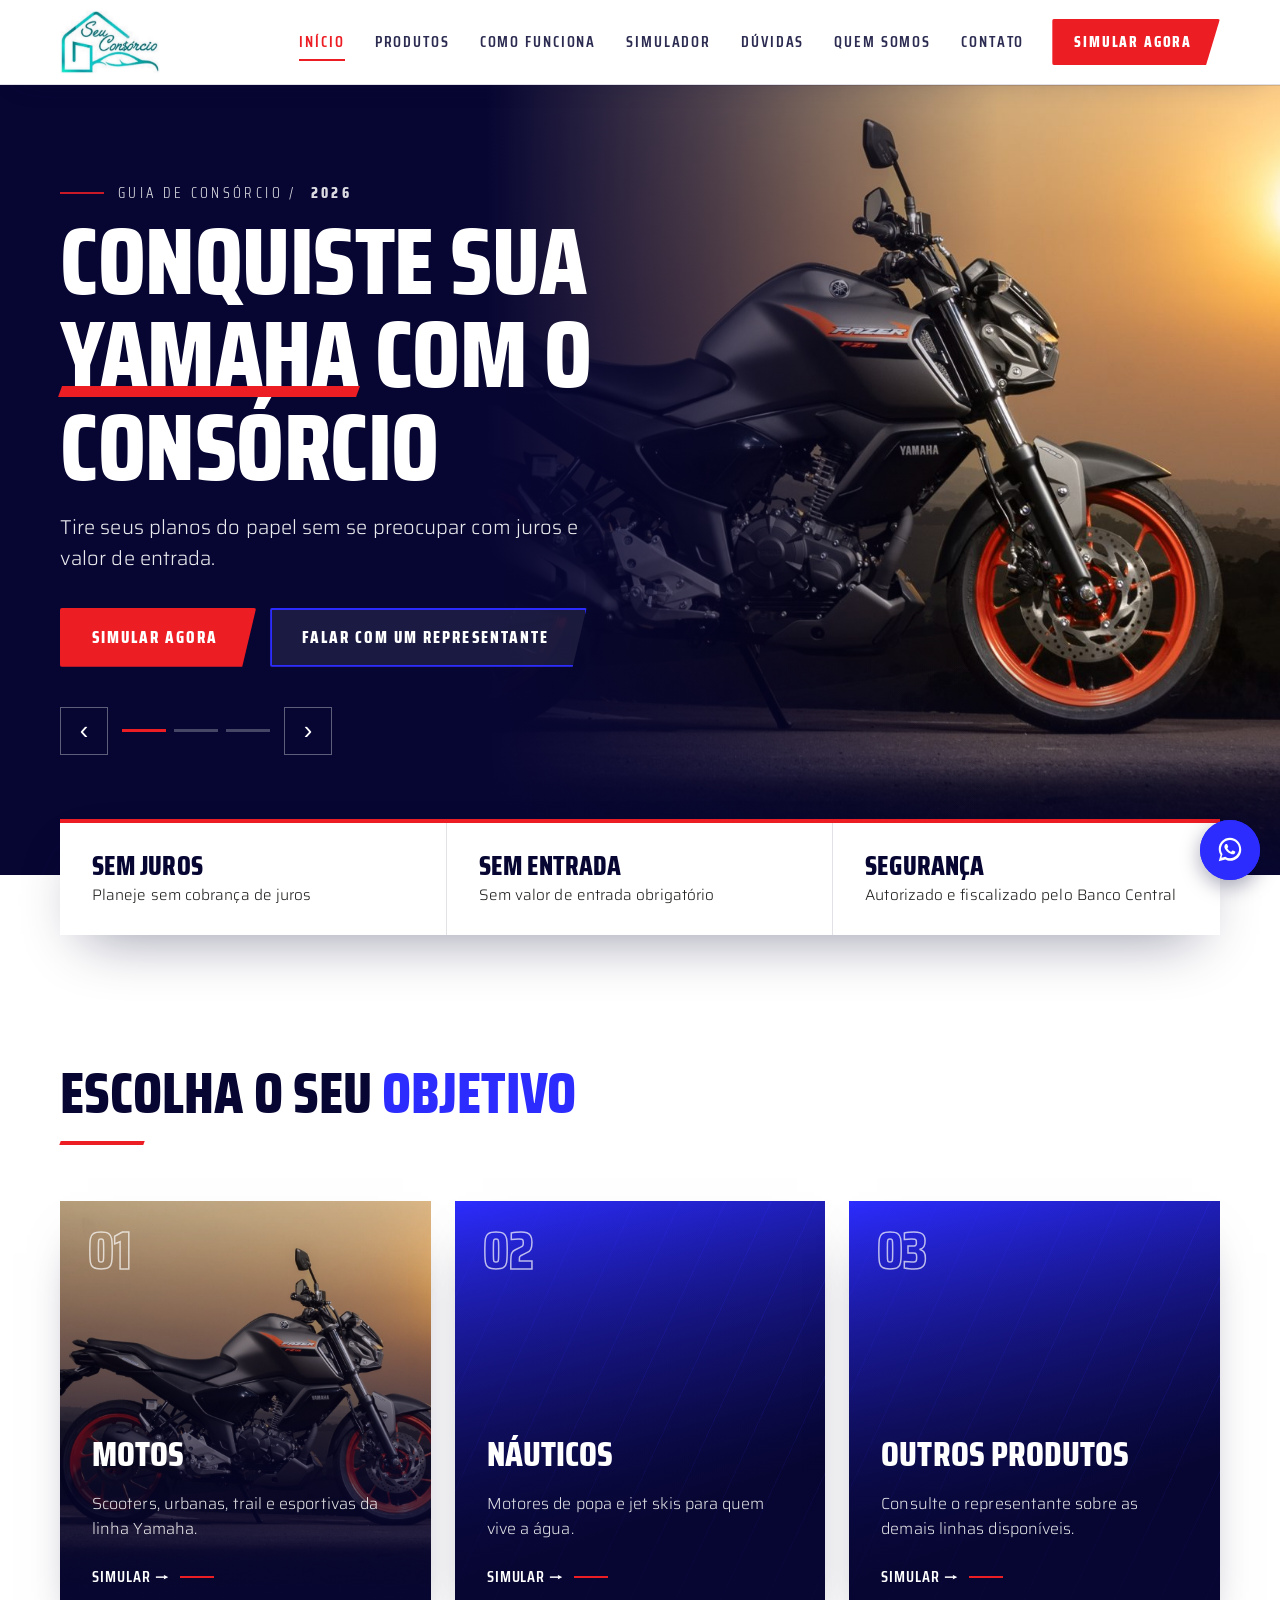
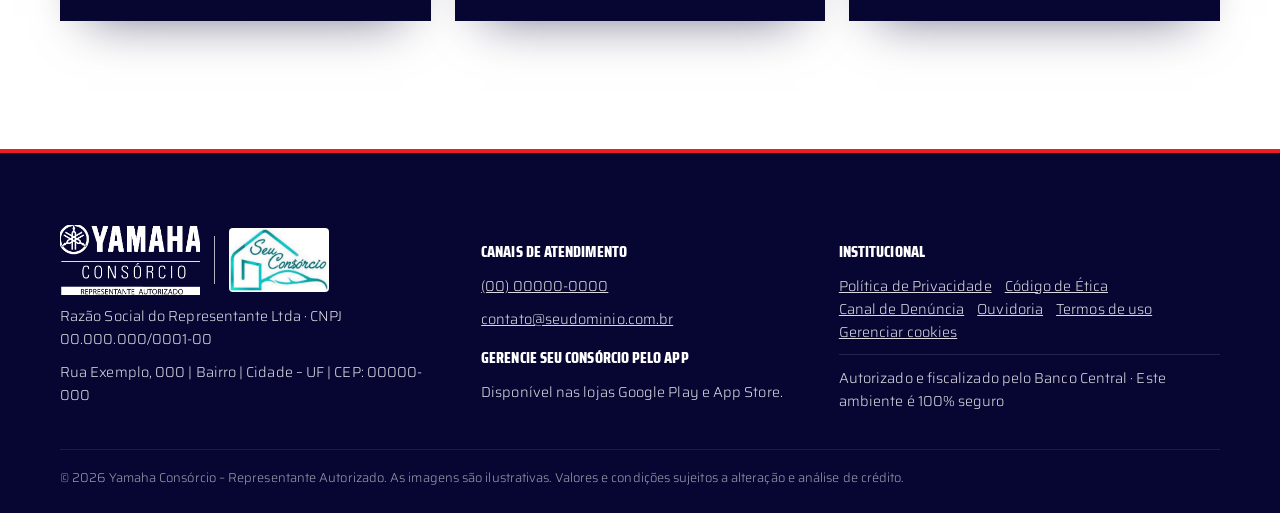
==== index.html @ 983f42d0 "Remove faixa Copie o link Co-Authored-By: Claude Sonnet 5.5 <noreply@anthropic.com>" ====
<!doctype html>
<html lang="pt-BR">
<head>
  <meta charset="utf-8">
  <meta name="viewport" content="width=device-width, initial-scale=1">
  <title>Consórcio Yamaha | Representante Autorizado</title>
  <meta name="description" content="Conquiste sua moto ou produto náutico Yamaha com o Consórcio Yamaha. Simule agora com um Representante Autorizado.">
  <link rel="preconnect" href="https://fonts.googleapis.com">
  <link rel="preconnect" href="https://fonts.gstatic.com" crossorigin>
  <link href="https://fonts.googleapis.com/css2?family=Saira+Condensed:wght@300;600;800&family=Saira:wght@300;400;600&display=swap" rel="stylesheet">
  <link rel="stylesheet" href="styles.css">
</head>
<body>

<header class="topbar">
  <div class="wrap topbar__in">
    <a href="index.html" class="brand" aria-label="Seu Consórcio - Início">
      <img class="partner" src="assets/logo-parceiro.jpg" alt="Seu Consórcio" height="56">
    </a>
    <nav class="nav" id="nav">
      <a href="index.html" aria-current="page">Início</a>
      <a href="produtos.html">Produtos</a>
      <a href="como-funciona.html">Como funciona</a>
      <a href="simulador.html">Simulador</a>
      <a href="duvidas.html">Dúvidas</a>
      <a href="quem-somos.html">Quem somos</a>
      <a href="contato.html">Contato</a>
    </nav>
    <a class="btn btn--red btn--sm" href="simulador.html">Simular agora</a>
    <button class="burger" aria-label="Abrir menu" aria-controls="nav" aria-expanded="false"><span></span><span></span><span></span></button>
  </div>
</header>

<main>
<section class="hero" aria-roledescription="carrossel">
    <div class="hero__img on" style="background-image:url(assets/hero-bg-0.jpg)" aria-hidden="true"></div>
    <div class="hero__img" style="background-image:url(assets/hero-bg.jpg)" aria-hidden="true"></div>
    <div class="hero__img" style="background-image:url(assets/hero-bg-2.jpg)" aria-hidden="true"></div>
    <div class="hero__bg" aria-hidden="true"></div>
    <div class="wrap hero__in">
      <div class="slides" id="slides">
        <article class="slide is-active">
          <p class="eyebrow">Guia de consórcio / <b>2026</b></p>
          <h1>Conquiste sua <em>Yamaha</em> com o Consórcio</h1>
          <p class="lead">Tire seus planos do papel sem se preocupar com juros e valor de entrada.</p>
        </article>
        <article class="slide">
          <p class="eyebrow">Motos</p>
          <h1>Da cidade à trilha, a sua <em>moto</em> te espera</h1>
          <p class="lead">Planeje a compra no seu ritmo, com parcelas que cabem no orçamento.</p>
        </article>
        <article class="slide">
          <p class="eyebrow">Náuticos</p>
          <h1>Seu próximo fim de semana é na <em>água</em></h1>
          <p class="lead">Motores de popa e jet skis também podem ser conquistados por consórcio.</p>
        </article>
      </div>
      <div class="hero__cta">
        <a class="btn btn--red" href="simulador.html">Simular agora</a>
        <a class="btn btn--ghost" href="contato.html">Falar com um representante</a>
      </div>
      <div class="carousel-ctrl">
        <button class="arrow" id="prev" aria-label="Voltar">‹</button>
        <div class="dots" id="dots"></div>
        <button class="arrow" id="next" aria-label="Próximo">›</button>
      </div>
    </div>
  </section>

  <section class="strip" aria-label="Diferenciais">
    <ul class="wrap strip__in">
      <li><strong>Sem juros</strong><span>Planeje sem cobrança de juros</span></li>
      <li><strong>Sem entrada</strong><span>Sem valor de entrada obrigatório</span></li>
      <li><strong>Segurança</strong><span>Autorizado e fiscalizado pelo Banco Central</span></li>
    </ul>
  </section>

<section class="sec">
    <div class="wrap">
      <h2 class="title">Escolha o seu <span>objetivo</span></h2>
      <div class="cards">
        <a class="card" href="simulador.html?obj=moto">
          <img class="card__img" src="assets/hero-bg-0.jpg" alt="Yamaha FZ15" loading="lazy">
          <span class="card__n">01</span>
          <h3>Motos</h3>
          <p>Scooters, urbanas, trail e esportivas da linha Yamaha.</p>
          <span class="card__go">Simular →</span>
        </a>
        <a class="card" href="simulador.html?obj=nautico">
          <span class="card__n">02</span>
          <h3>Náuticos</h3>
          <p>Motores de popa e jet skis para quem vive a água.</p>
          <span class="card__go">Simular →</span>
        </a>
        <a class="card" href="simulador.html?obj=outros">
          <span class="card__n">03</span>
          <h3>Outros produtos</h3>
          <p>Consulte o representante sobre as demais linhas disponíveis.</p>
          <span class="card__go">Simular →</span>
        </a>
      </div>
    </div>
  </section>
</main>

<footer class="footer">
  <div class="wrap footer__grid">
    <div>
      <div class="brand brand--foot">
        <img src="assets/logo-branco.png" alt="Yamaha Consórcio - Representante Autorizado" width="140" height="70">
        <span class="sep" aria-hidden="true"></span>
        <img class="partner" src="assets/logo-parceiro.jpg" alt="Seu Consórcio" height="70">
      </div>
      <p class="small" data-cfg="razao"></p>
      <p class="small" data-cfg="endereco"></p>
    </div>
    <div>
      <h4>Canais de atendimento</h4>
      <p class="small"><a data-cfg="telLink"></a></p>
      <p class="small"><a data-cfg="emailLink"></a></p>
      <h4>Gerencie seu consórcio pelo app</h4>
      <p class="small">Disponível nas lojas Google Play e App Store.</p>
    </div>
    <div>
      <h4>Institucional</h4>
      <p class="small links"><a href="#">Política de Privacidade</a> <a href="#">Código de Ética</a> <a href="#">Canal de Denúncia</a> <a href="#">Ouvidoria</a> <a href="#">Termos de uso</a> <a href="#">Gerenciar cookies</a></p>
      <p class="small seal">Autorizado e fiscalizado pelo Banco Central · Este ambiente é 100% seguro</p>
    </div>
  </div>
  <div class="wrap legal">
    <p>© 2026 Yamaha Consórcio – Representante Autorizado. As imagens são ilustrativas. Valores e condições sujeitos a alteração e análise de crédito.</p>
  </div>
</footer>

<script src="script.js"></script>
</body>
</html>
---- styles.css ----
:root{
  --navy:#070633;      /* Pantone 2768 CP */
  --blue:#2C2CFF;      /* Pantone 2388 C  */
  --red:#ED1D24;       /* Pantone 485 CP  */
  --white:#fff;
  --ink:#1D1D1B;
  --line:rgba(255,255,255,.14);
  --soft:rgba(7,6,51,.04);
  --edge:rgba(7,6,51,.12);
  --head:'Saira Condensed',sans-serif;
  --body:'Saira',system-ui,sans-serif;
}
*{box-sizing:border-box;margin:0}
html{scroll-behavior:smooth;scroll-padding-top:84px}
body{font-family:var(--body);font-weight:300;background:#fff;color:var(--ink);line-height:1.6;-webkit-font-smoothing:antialiased}
img{max-width:100%;height:auto;display:block}
a{color:inherit}
.wrap{width:min(1160px,100% - 32px);margin-inline:auto}
.wrap--narrow{width:min(820px,100% - 32px)}

/* topo */
.topbar{position:sticky;top:0;z-index:50;background:rgba(255,255,255,.94);backdrop-filter:blur(10px);border-bottom:1px solid var(--edge)}
.topbar__in{display:flex;align-items:center;gap:28px;height:76px}
.brand{display:flex;align-items:center;gap:14px}
.brand img{width:112px;height:auto} /* mínimo do manual: 112px */
.brand .sep{width:1px;height:48px;background:var(--ink)} /* separador "|" do manual */
.brand .partner{width:auto;height:56px} /* mesma altura da marca Yamaha */
.brand--foot img:first-child{width:140px}.brand--foot .partner{height:70px;border-radius:4px;background:#fff}
.brand--foot .sep{background:rgba(255,255,255,.7)}
@media (max-width:480px){.brand .partner,.brand .sep{display:none}}
.nav{display:flex;gap:26px;margin-left:auto;font-family:var(--head);font-weight:600;text-transform:uppercase;letter-spacing:.06em;font-size:1rem}
.nav a{text-decoration:none;color:var(--navy);opacity:.85}.nav a:hover{opacity:1;color:var(--red)}
.burger{display:none;background:none;border:0;width:40px;height:40px;cursor:pointer}
.burger span{display:block;height:2px;background:var(--navy);margin:7px 8px}

/* botões */
.btn{display:inline-block;font-family:var(--head);font-weight:800;text-transform:uppercase;letter-spacing:.06em;font-size:1.1rem;padding:14px 30px;border:2px solid transparent;border-radius:2px;text-decoration:none;cursor:pointer;transition:.2s}
.btn--red{background:var(--red);color:#fff}.btn--red:hover{background:var(--blue)}
.btn--ghost{border-color:var(--blue);color:#fff}.btn--ghost:hover{background:var(--blue)}
.btn--sm{padding:9px 20px;font-size:1rem}

/* hero */
.hero{background:var(--navy);color:#fff;position:relative;overflow:hidden;min-height:min(560px,calc(100svh - 76px));display:flex;align-items:center;padding:56px 0 88px}
.hero__bg{position:absolute;inset:0;background:
  linear-gradient(105deg,transparent 0 38%,rgba(44,44,255,.0) 38%),
  repeating-linear-gradient(115deg,transparent 0 46px,rgba(44,44,255,.10) 46px 47px),
  radial-gradient(60% 80% at 8% 100%,rgba(44,44,255,.55),transparent 70%),
  radial-gradient(50% 60% at 100% 0%,rgba(44,44,255,.25),transparent 70%)}
.hero__in{position:relative}
.slides{min-height:260px;position:relative}
.slide{position:absolute;inset:0 auto auto 0;max-width:760px;opacity:0;transform:translateX(24px);transition:.5s;pointer-events:none}
.slide.is-active{position:relative;opacity:1;transform:none;pointer-events:auto}
.eyebrow{font-family:var(--head);text-transform:uppercase;letter-spacing:.08em;font-size:1.1rem;opacity:.85}
.eyebrow b{font-weight:800}
h1{font-family:var(--head);font-weight:800;text-transform:uppercase;font-size:clamp(2.6rem,7vw,5.2rem);line-height:.98;margin:10px 0 18px}
h1 em{font-style:normal;color:var(--blue);-webkit-text-stroke:0}
.lead{font-size:1.2rem;max-width:560px;opacity:.92}
.hero__cta{display:flex;flex-wrap:wrap;gap:14px;margin-top:34px}
.carousel-ctrl{display:flex;align-items:center;gap:14px;margin-top:40px}
.arrow{width:44px;height:44px;border:1px solid var(--blue);background:none;color:#fff;font-size:1.6rem;cursor:pointer;border-radius:50%}
.arrow:hover{background:var(--blue)}
.dots{display:flex;gap:8px}.dots i{width:28px;height:3px;background:rgba(255,255,255,.25);cursor:pointer}.dots i.on{background:var(--red)}
.hero__logo{position:absolute;bottom:22px;left:50%;transform:translateX(-50%);display:flex;justify-content:flex-end;pointer-events:none}
.hero__logo img{width:160px;opacity:.9}

/* seções */
.sec{padding:96px 0}
.sec--dark{background:var(--soft)}
.sec--light{background:var(--soft)}
.title{color:var(--navy);font-family:var(--head);font-weight:800;text-transform:uppercase;font-size:clamp(2rem,4.5vw,3.2rem);line-height:1.05;margin-bottom:14px;padding-bottom:16px;position:relative}
.title::after{content:"";position:absolute;left:0;bottom:0;width:min(260px,60%);height:1px;background:var(--blue)}
.title span{color:var(--blue)}
.sec--light .title span{color:var(--blue)}
.muted{opacity:.8;max-width:520px}

.cards{display:grid;grid-template-columns:repeat(auto-fit,minmax(250px,1fr));gap:20px;margin-top:40px}
.card{display:flex;flex-direction:column;gap:8px;padding:30px;border:1px solid var(--edge);border-top:4px solid var(--blue);background:#fff;box-shadow:0 6px 24px rgba(7,6,51,.06);text-decoration:none;transition:.25s}
.card:hover{transform:translateY(-4px);border-top-color:var(--red)}
.card h3{color:var(--navy)}
.card__n{font-family:var(--head);font-weight:800;font-size:2.6rem;color:var(--red);line-height:1}
.card h3{font-family:var(--head);font-weight:800;text-transform:uppercase;font-size:1.8rem}
.card__go{margin-top:auto;font-family:var(--head);font-weight:600;text-transform:uppercase;letter-spacing:.06em;color:var(--blue)}

.steps{list-style:none;padding:0;margin-top:40px;display:grid;grid-template-columns:repeat(auto-fit,minmax(220px,1fr));gap:28px}
.steps li b{font-family:var(--head);font-weight:800;font-size:3.6rem;color:var(--red);line-height:1}
.steps h3{color:var(--navy);font-family:var(--head);font-weight:800;text-transform:uppercase;font-size:1.5rem;margin:6px 0}

/* formulários */
.sim,.contact,.about{display:grid;grid-template-columns:1fr 1fr;gap:56px;align-items:start}
.panel{display:grid;gap:18px;padding:32px;border:1px solid var(--edge);background:#fff;box-shadow:0 10px 30px rgba(7,6,51,.07)}
label{color:var(--navy);display:grid;gap:6px;font-family:var(--head);font-weight:600;text-transform:uppercase;letter-spacing:.05em}
input,select,textarea{font:inherit;font-family:var(--body);font-weight:400;text-transform:none;letter-spacing:0;padding:12px;background:#fff;color:var(--ink);border:1px solid rgba(7,6,51,.25);border-radius:2px;width:100%}
input:focus,select:focus,textarea:focus{outline:2px solid var(--blue)}
input[type=range]{padding:0;accent-color:var(--red)}
.check{display:flex;gap:10px;align-items:flex-start;text-transform:none;letter-spacing:0;font-family:var(--body);font-weight:300;font-size:.85rem}
.check input{width:auto;margin-top:4px}
.result{display:grid;padding:18px;border-left:4px solid var(--red);background:var(--soft);color:var(--navy)}
.result strong{font-family:var(--head);font-weight:800;font-size:2.6rem;line-height:1.1}
.result small{opacity:.7;font-size:.8rem}
.info{list-style:none;padding:0;margin-top:28px;display:grid;gap:8px}
.info li{color:var(--ink)}.info a{color:var(--blue)}
.info b{font-family:var(--head);text-transform:uppercase;color:var(--blue);margin-right:8px}

/* faq */
details{border-bottom:1px solid rgba(7,6,51,.12);padding:18px 0}
summary{cursor:pointer;font-family:var(--head);font-weight:600;font-size:1.35rem;text-transform:uppercase;list-style:none;display:flex;justify-content:space-between;gap:12px}
summary::after{content:"+";color:var(--red);font-weight:800}
details[open] summary::after{content:"−"}
details p{margin-top:10px;color:var(--ink);font-weight:400}
details{border-bottom-color:rgba(7,6,51,.12)}
summary{color:var(--navy)}

.about{grid-template-columns:minmax(260px,420px) 1fr;align-items:center}
.portrait{position:relative;border:1px solid var(--edge);padding:10px;background:#fff;box-shadow:0 10px 30px rgba(7,6,51,.08)}
.portrait img{width:100%;height:auto;aspect-ratio:3/4;object-fit:cover;object-position:top}
.portrait figcaption{position:absolute;left:10px;right:10px;bottom:10px;padding:28px 16px 14px;color:#fff;background:linear-gradient(transparent,rgba(7,6,51,.92));font-family:var(--head);font-weight:800;text-transform:uppercase;font-size:1.3rem}
.portrait small{display:block;color:var(--red);font-size:.95rem;letter-spacing:.06em}
.stats{list-style:none;padding:0;display:grid;gap:18px;margin-top:28px}
.stats li{padding:20px;border-left:3px solid var(--blue);background:#fff;color:var(--ink)}
.stats strong{color:var(--navy)}
.stats strong{display:block;font-family:var(--head);font-weight:800;font-size:1.6rem;text-transform:uppercase}

.share{color:#fff;background:var(--blue);padding:56px 0}
.share__in{display:flex;flex-wrap:wrap;align-items:center;justify-content:space-between;gap:20px}
.share h2{font-family:var(--head);font-weight:800;text-transform:uppercase;font-size:clamp(1.6rem,3vw,2.4rem)}

/* rodapé */
.footer{background:var(--navy);color:#fff;padding:56px 0 24px}
.footer__grid{display:grid;grid-template-columns:1.2fr 1fr 1.2fr;gap:40px}
.footer h4{font-family:var(--head);font-weight:800;text-transform:uppercase;margin:14px 0 6px}
.small{font-size:.9rem;opacity:.85;margin-top:10px}
.links a{margin-right:10px;white-space:nowrap}
.seal{border-top:1px solid var(--line);padding-top:12px}
.legal{margin-top:36px;padding-top:18px;border-top:1px solid var(--line);font-size:.8rem;opacity:.6}

@media (max-width:860px){
  .sim,.contact,.about,.footer__grid{grid-template-columns:1fr;gap:32px}
  .nav{position:absolute;top:76px;left:0;right:0;flex-direction:column;gap:0;background:var(--navy);padding:8px 16px 16px;display:none;margin:0;border-bottom:1px solid var(--line)}
  .nav.open{display:flex}.nav a{padding:12px 0}
  .burger{display:block;margin-left:auto}
  .topbar .btn--sm{display:none}
  .hero__logo{display:none}
  .slides{min-height:340px}
  .sec{padding:64px 0}
}

/* foto da representante + logo no hero */
.hero__photo{position:absolute;right:max(16px,calc((100% - 1160px)/2));bottom:0;top:0;width:min(420px,38%);display:flex;align-items:flex-end;justify-content:center}
.hero__photo>img:first-child{width:100%;height:92%;object-fit:cover;object-position:top;border:1px solid rgba(255,255,255,.2);border-bottom:0;-webkit-mask-image:linear-gradient(#000 80%,transparent);mask-image:linear-gradient(#000 80%,transparent)}
.hero__partner{position:absolute;left:-18px;bottom:36px;width:auto;height:84px;background:#fff;padding:4px;border-radius:4px;box-shadow:0 8px 24px rgba(7,6,51,.35)}
.slides,.hero__cta,.carousel-ctrl{max-width:min(620px,58%)}
.brand .partner{height:64px}
@media (max-width:860px){.hero__photo{display:none}.slides,.hero__cta,.carousel-ctrl{max-width:none}}

/* páginas internas */
.nav a[aria-current=page]{color:var(--red);opacity:1;box-shadow:0 2px 0 var(--red)}
.pagehead{background:var(--navy);color:#fff;padding:14px 0;font-family:var(--head);text-transform:uppercase;letter-spacing:.08em;font-size:.95rem}
.pagehead a{text-decoration:none;opacity:.75}.pagehead a:hover{opacity:1}
.pagehead i{font-style:normal;opacity:.4;margin:0 6px}.pagehead span{color:#fff;font-weight:600}
main>.sec:first-of-type{min-height:60vh}

/* hero com foto da moto ao fundo */
.hero__bg{background:
  linear-gradient(90deg,var(--navy) 0%,var(--navy) 34%,rgba(7,6,51,.55) 52%,rgba(7,6,51,0) 72%),
  linear-gradient(rgba(7,6,51,.25),rgba(7,6,51,.25)),
  url(assets/hero-bg.jpg) right center/auto 118% no-repeat,
  var(--navy)}
.hero__photo{top:auto;bottom:22px;right:max(16px,calc((100% - 1160px)/2));width:auto;gap:12px;flex-direction:row-reverse;align-items:center;background:rgba(7,6,51,.78);backdrop-filter:blur(6px);padding:10px 16px 10px 10px;border:1px solid rgba(255,255,255,.2);border-radius:60px}
.hero__photo>img:first-child{width:72px;height:72px;border-radius:50%;object-fit:cover;object-position:top;border:2px solid var(--red);-webkit-mask-image:none;mask-image:none}
.hero__partner{position:static;height:56px;box-shadow:none}
.hero__logo{display:none}
@media (max-width:860px){
  .hero__bg{background:linear-gradient(rgba(7,6,51,.72),rgba(7,6,51,.72)),url(assets/hero-bg.jpg) center/cover no-repeat,var(--navy)}
  .hero__photo{display:none}
}

/* fotos alternadas no hero */
.hero__img{position:absolute;inset:0;background:right center/auto 118% no-repeat;opacity:0;transition:opacity 1s ease}
.hero__img.on{opacity:1}
.hero__bg{background:
  linear-gradient(90deg,var(--navy) 0%,var(--navy) 34%,rgba(7,6,51,.55) 52%,rgba(7,6,51,0) 72%),
  linear-gradient(rgba(7,6,51,.25),rgba(7,6,51,.25))}
@media (max-width:860px){
  .hero__img{background-position:center;background-size:cover}
  .hero__bg{background:rgba(7,6,51,.72)}
}

/* botão flutuante WhatsApp */
.wa-fab{position:fixed;right:20px;bottom:20px;z-index:60;width:60px;height:60px;border-radius:50%;background:var(--blue);display:grid;place-items:center;box-shadow:0 6px 20px rgba(7,6,51,.35);transition:transform .2s}
.wa-fab:hover{transform:scale(1.08)}
.wa-fab::before{content:"";position:absolute;inset:0;border-radius:50%;background:var(--blue);animation:wa-pulse 2.2s infinite;z-index:-1}
@keyframes wa-pulse{0%{transform:scale(1);opacity:.55}100%{transform:scale(1.6);opacity:0}}
@media (prefers-reduced-motion:reduce){.wa-fab::before{animation:none}}

/* imagens Yamaha nas páginas internas */
.pagehead{position:relative;overflow:hidden;padding:46px 0;background:var(--navy)}
.pagehead::before{content:"";position:absolute;inset:0;background:linear-gradient(90deg,var(--navy) 0%,var(--navy) 38%,rgba(7,6,51,.4) 70%,rgba(7,6,51,.15)),var(--ph) right 35%/cover no-repeat}
.pagehead .wrap{position:relative}
.card__img{width:calc(100% + 60px);margin:-30px -30px 12px;height:170px;object-fit:cover;object-position:center 60%;max-width:none}
.side-img{width:100%;max-width:520px;margin-top:28px;aspect-ratio:4/3;object-fit:cover;border:1px solid var(--edge)}
@media (max-width:860px){.side-img{max-width:none;aspect-ratio:16/10}}

/* ================= LAYOUT PREMIUM ================= */
:root{--ease:cubic-bezier(.2,.7,.2,1)}
body{letter-spacing:.005em}
.topbar{box-shadow:0 1px 0 var(--edge),0 12px 30px -20px rgba(7,6,51,.25)}
.topbar__in{height:84px}
.nav{font-size:.98rem;letter-spacing:.12em;gap:30px}
.nav a{position:relative;padding:6px 0;box-shadow:none}
.nav a::after{content:"";position:absolute;left:0;right:100%;bottom:0;height:2px;background:var(--red);transition:right .35s var(--ease)}
.nav a:hover::after,.nav a[aria-current=page]::after{right:0}
.nav a[aria-current=page]{box-shadow:none}

/* botões angulares (referência esportiva) */
.btn{position:relative;padding:16px 38px 16px 32px;border:0;letter-spacing:.12em;font-size:1.05rem;clip-path:polygon(0 0,100% 0,calc(100% - 14px) 100%,0 100%);transition:background .25s,transform .25s var(--ease)}
.btn:hover{transform:translateX(3px)}
.btn--ghost{background:rgba(255,255,255,.08);box-shadow:inset 0 0 0 2px var(--blue)}
.btn--ghost:hover{background:var(--blue)}
.btn--sm{padding:11px 28px 11px 22px;font-size:.95rem}

/* hero */
.hero{min-height:min(720px,calc(100svh - 84px));padding:96px 0 120px}
.hero__bg{background:
  linear-gradient(90deg,var(--navy) 0%,var(--navy) 38%,rgba(7,6,51,.6) 56%,rgba(7,6,51,0) 78%),
  linear-gradient(0deg,rgba(7,6,51,.9),rgba(7,6,51,0) 28%)}
h1{font-size:clamp(3rem,7.4vw,6.4rem);letter-spacing:-.005em}
h1 em{color:#fff;position:relative;display:inline-block}
h1 em::after{content:"";position:absolute;left:0;right:0;bottom:.04em;height:.12em;background:var(--red);transform:skewX(-20deg)}
.eyebrow{display:flex;align-items:center;gap:14px;letter-spacing:.22em;font-size:.95rem}
.eyebrow::before{content:"";width:44px;height:2px;background:var(--red)}
.lead{font-size:1.25rem;font-weight:300;line-height:1.55}
.arrow{border-radius:0;width:48px;height:48px;border-color:rgba(255,255,255,.35)}
.dots i{width:44px;height:3px}.dots i.on{background:var(--red)}

/* faixa de diferenciais sobre o hero */
.strip{position:relative;z-index:5;margin-top:-56px}
.strip__in{list-style:none;padding:0;display:grid;grid-template-columns:repeat(3,1fr);background:#fff;box-shadow:0 24px 60px -24px rgba(7,6,51,.45);border-top:4px solid var(--red)}
.strip__in li{padding:28px 32px;display:grid;gap:2px;border-right:1px solid var(--edge)}
.strip__in li:last-child{border:0}
.strip__in strong{font-family:var(--head);font-weight:800;text-transform:uppercase;font-size:1.7rem;line-height:1.1;color:var(--navy)}
.strip__in span{color:var(--ink);font-size:.95rem}
@media (max-width:860px){.strip{margin-top:-30px}.strip__in{grid-template-columns:1fr}.strip__in li{border-right:0;border-bottom:1px solid var(--edge)}}

/* seções */
.sec{padding:128px 0}
.sec--dark,.sec--light{background:var(--soft)}
.title{font-size:clamp(2.2rem,4.8vw,3.6rem);padding-bottom:22px;margin-bottom:20px}
.title::after{width:84px;height:4px;background:var(--red);transform:skewX(-20deg)}
.muted{font-size:1.1rem}
.lead{color:inherit}

/* cartões com foto em tela cheia */
.cards{gap:24px;margin-top:56px}
.card{position:relative;overflow:hidden;min-height:420px;justify-content:flex-end;padding:32px;border:0;border-top:0;color:#fff;background:
  repeating-linear-gradient(115deg,transparent 0 40px,rgba(44,44,255,.18) 40px 41px),
  linear-gradient(160deg,var(--blue),var(--navy) 70%);box-shadow:0 24px 50px -28px rgba(7,6,51,.6)}
.card__img{position:absolute;inset:0;width:100%;height:100%;margin:0;object-fit:cover;object-position:center 55%;transition:transform .9s var(--ease)}
.card::before{content:"";position:absolute;inset:0;z-index:1;background:linear-gradient(0deg,rgba(7,6,51,.96) 6%,rgba(7,6,51,.35) 55%,rgba(7,6,51,0))}
.card>*:not(.card__img){position:relative;z-index:2}
.card:hover{transform:none}
.card:hover .card__img{transform:scale(1.07)}
.card__n{position:absolute!important;top:22px;left:28px;font-size:3.4rem;color:transparent;-webkit-text-stroke:1.5px rgba(255,255,255,.7)}
.card h3{color:#fff;font-size:2.2rem}
.card p{color:rgba(255,255,255,.88)}
.card__go{color:#fff;display:inline-flex;gap:10px;align-items:center;padding-top:8px}
.card__go::after{content:"";width:34px;height:2px;background:var(--red);transition:width .35s var(--ease)}
.card:hover .card__go::after{width:60px}

/* passos */
.steps{gap:0;margin-top:64px;counter-reset:s}
.steps li{padding:0 28px 0 0;position:relative}
.steps li:not(:last-child)::after{content:"";position:absolute;top:34px;left:70px;right:14px;height:1px;background:var(--edge)}
.steps li b{display:block;font-size:4.6rem;color:transparent;-webkit-text-stroke:2px var(--red);margin-bottom:10px}
.steps h3{font-size:1.7rem}

/* painéis */
.panel{padding:40px;border:0;border-top:4px solid var(--blue);box-shadow:0 30px 70px -34px rgba(7,6,51,.4)}
input,select,textarea{padding:14px;transition:border-color .2s,box-shadow .2s}
input:focus,select:focus,textarea:focus{outline:0;border-color:var(--blue);box-shadow:0 0 0 3px rgba(44,44,255,.18)}
.result{border-left:4px solid var(--red)}

/* faq */
details{padding:24px 0;transition:background .2s}
summary{font-size:1.5rem}
details[open] summary{color:var(--blue)}

/* sobre */
.portrait{padding:0;border:0;box-shadow:0 34px 70px -30px rgba(7,6,51,.55)}
.portrait::after{content:"";position:absolute;right:-14px;bottom:-14px;width:46%;height:46%;border-right:4px solid var(--red);border-bottom:4px solid var(--red);z-index:-1}
.stats li{box-shadow:0 14px 34px -22px rgba(7,6,51,.5)}

/* faixa compartilhar e rodapé */
.share{background:linear-gradient(100deg,var(--blue),var(--navy));padding:72px 0}
.footer{border-top:4px solid var(--red);padding-top:72px}

/* animações de entrada */
.js .rv{opacity:0;transform:translateY(34px);transition:opacity .9s var(--ease),transform .9s var(--ease)}
.js .rv.in{opacity:1;transform:none}
@media (prefers-reduced-motion:reduce){.js .rv{opacity:1;transform:none;transition:none}}
@media (max-width:860px){.sec{padding:84px 0}.hero{padding:72px 0 96px}.steps li::after{display:none}.card{min-height:340px}.topbar__in{height:72px}.nav{top:72px}}

/* cartões: texto ancorado embaixo, número no topo */
.card h3{margin-top:auto}
.card__go{margin-top:6px}
.pagehead{padding:72px 0}
.pagehead::before{background:linear-gradient(90deg,var(--navy) 0%,var(--navy) 38%,rgba(7,6,51,.4) 70%,rgba(7,6,51,.15)),var(--ph) right 62%/cover no-repeat}
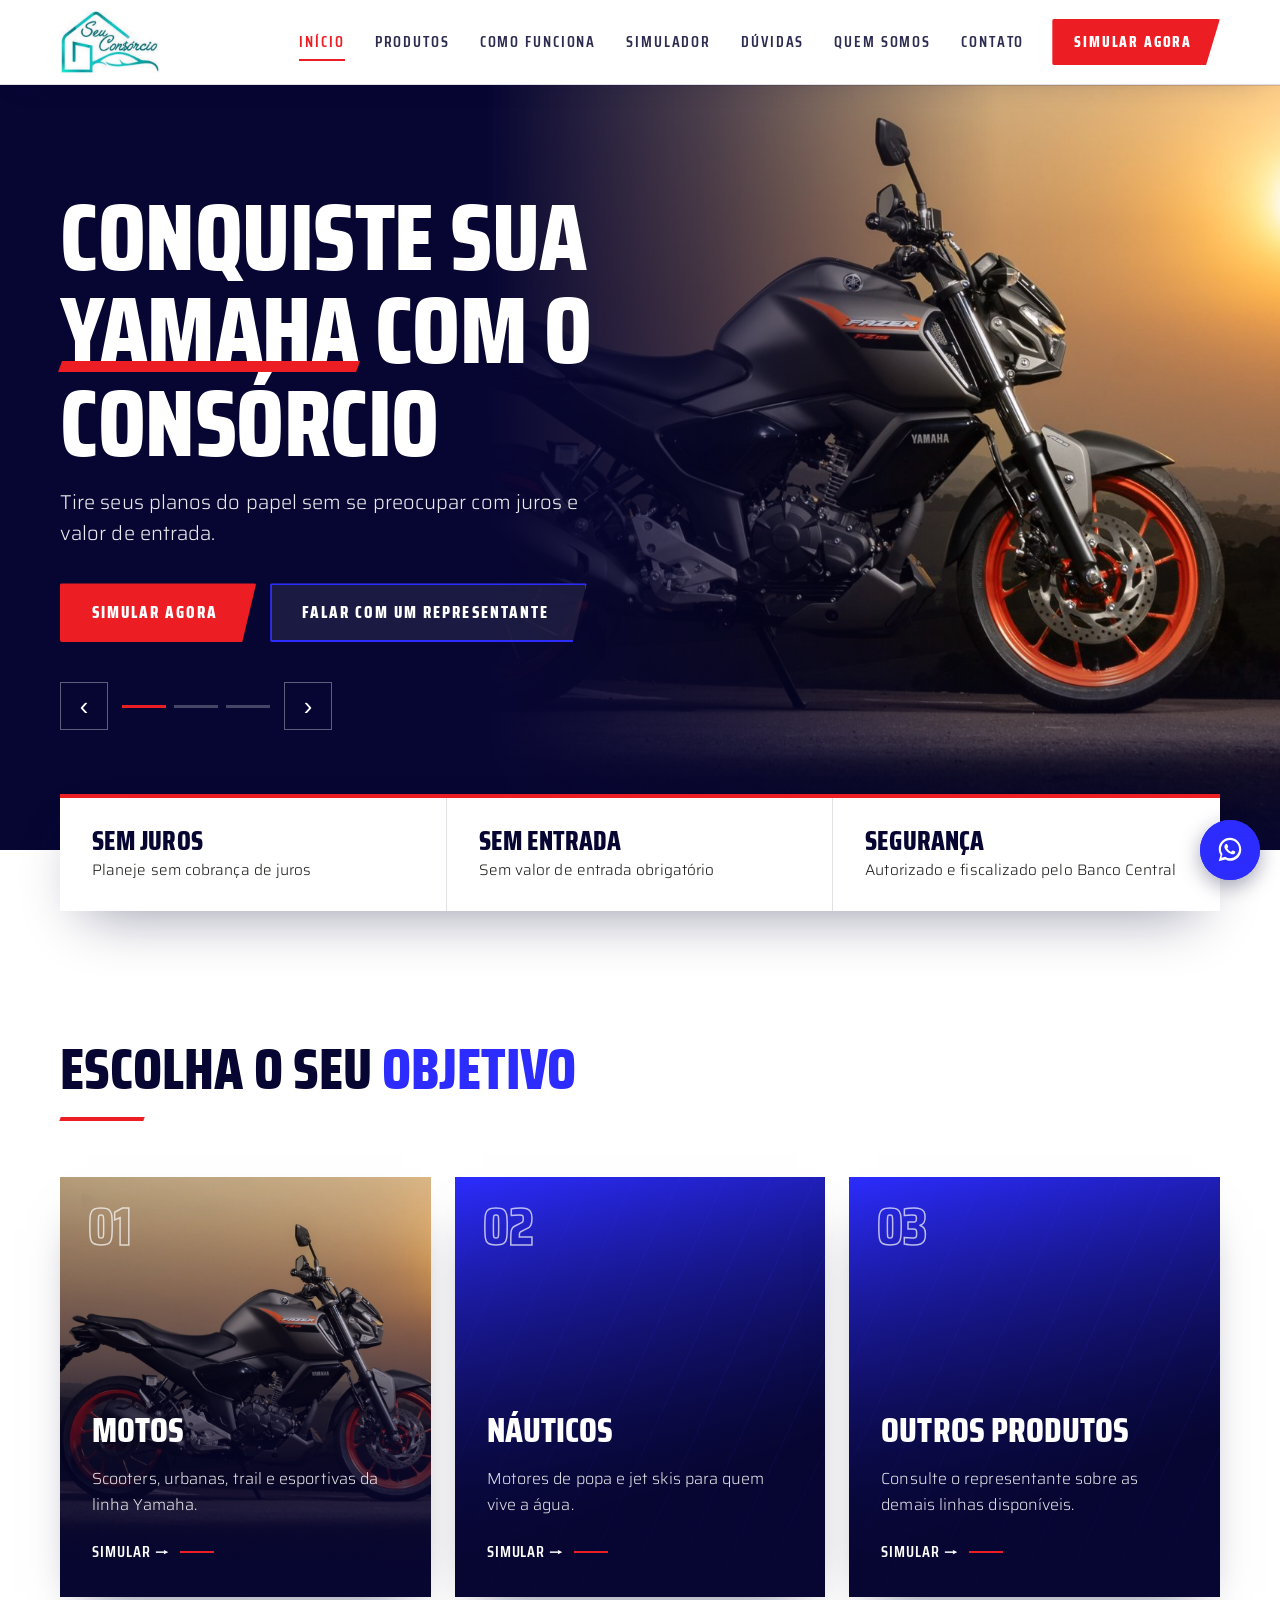
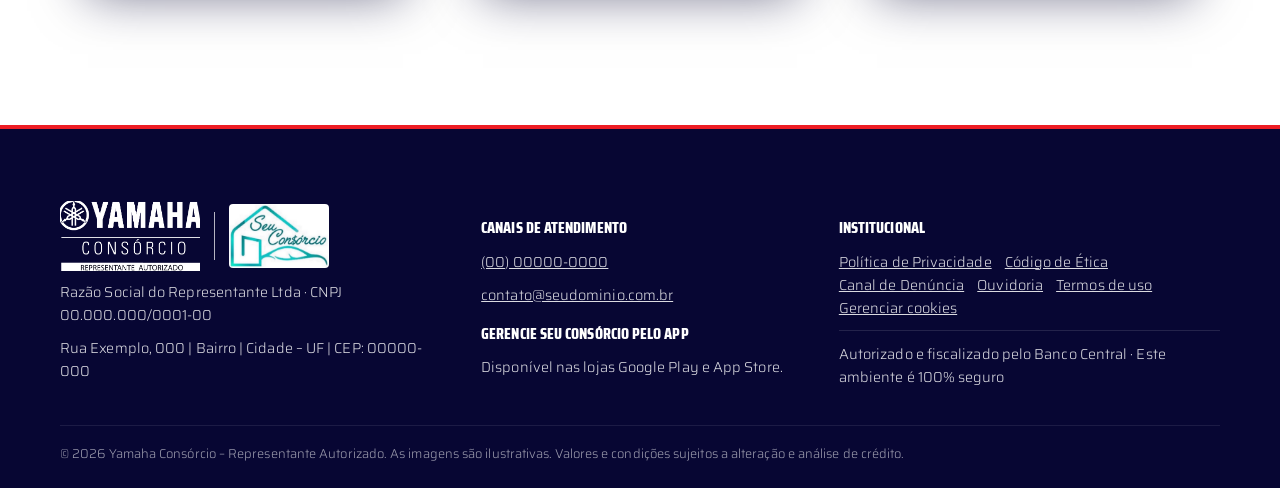
==== commit 4c01284a: "Remove 'Guia de consórcio' do hero Co-Authored-By: Claude Sonnet 5.5 <noreply@anthropic.com>" ====
--- a/index.html
+++ b/index.html
@@ -40,7 +40,7 @@
     <div class="wrap hero__in">
       <div class="slides" id="slides">
         <article class="slide is-active">
-          <p class="eyebrow">Guia de consórcio / <b>2026</b></p>
+          
           <h1>Conquiste sua <em>Yamaha</em> com o Consórcio</h1>
           <p class="lead">Tire seus planos do papel sem se preocupar com juros e valor de entrada.</p>
         </article>
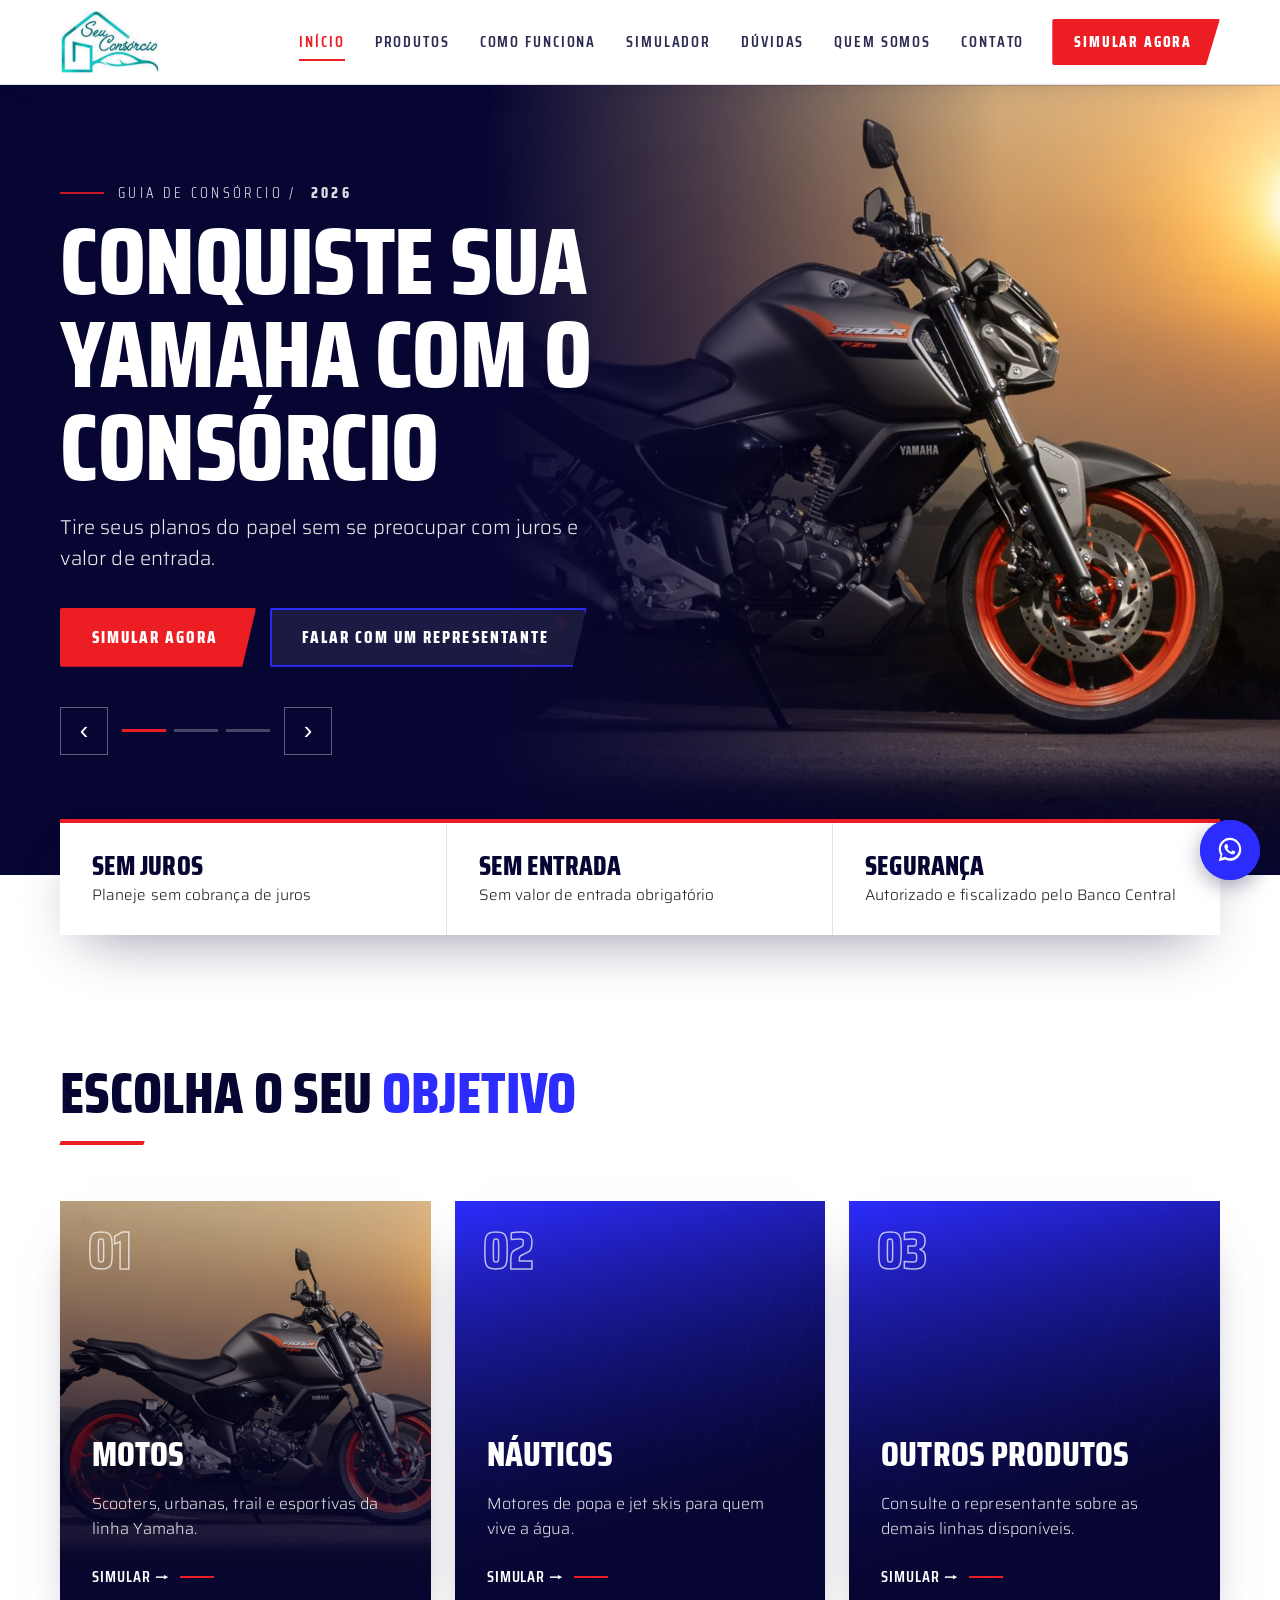
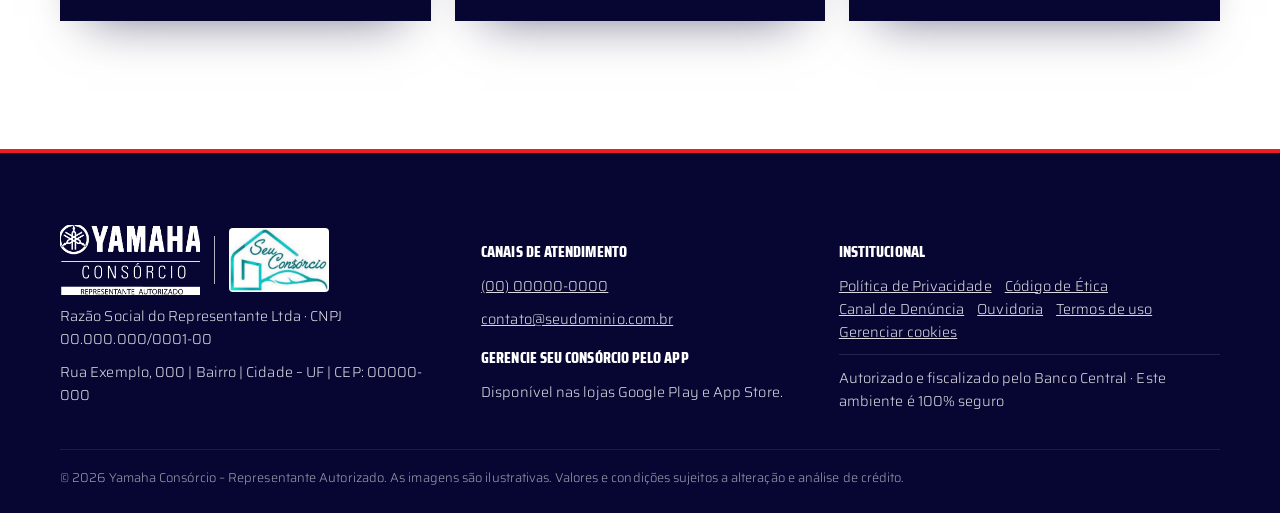
==== commit 5f54be78: "Restaura texto acima do título do hero Co-Authored-By: Claude Sonnet 5.5 <noreply@anthropic.com>" ====
--- a/index.html
+++ b/index.html
@@ -40,7 +40,7 @@
     <div class="wrap hero__in">
       <div class="slides" id="slides">
         <article class="slide is-active">
-          
+          <p class="eyebrow">Guia de consórcio / <b>2026</b></p>
           <h1>Conquiste sua <em>Yamaha</em> com o Consórcio</h1>
           <p class="lead">Tire seus planos do papel sem se preocupar com juros e valor de entrada.</p>
         </article>
--- a/styles.css
+++ b/styles.css
@@ -304,3 +304,7 @@
 .card__go{margin-top:6px}
 .pagehead{padding:72px 0}
 .pagehead::before{background:linear-gradient(90deg,var(--navy) 0%,var(--navy) 38%,rgba(7,6,51,.4) 70%,rgba(7,6,51,.15)),var(--ph) right 62%/cover no-repeat}
+
+/* nome Yamaha sem sublinhado ou destaque (regra da marca) */
+h1 em::after{content:none;display:none}
+h1 em{color:inherit;font-style:normal;text-decoration:none}
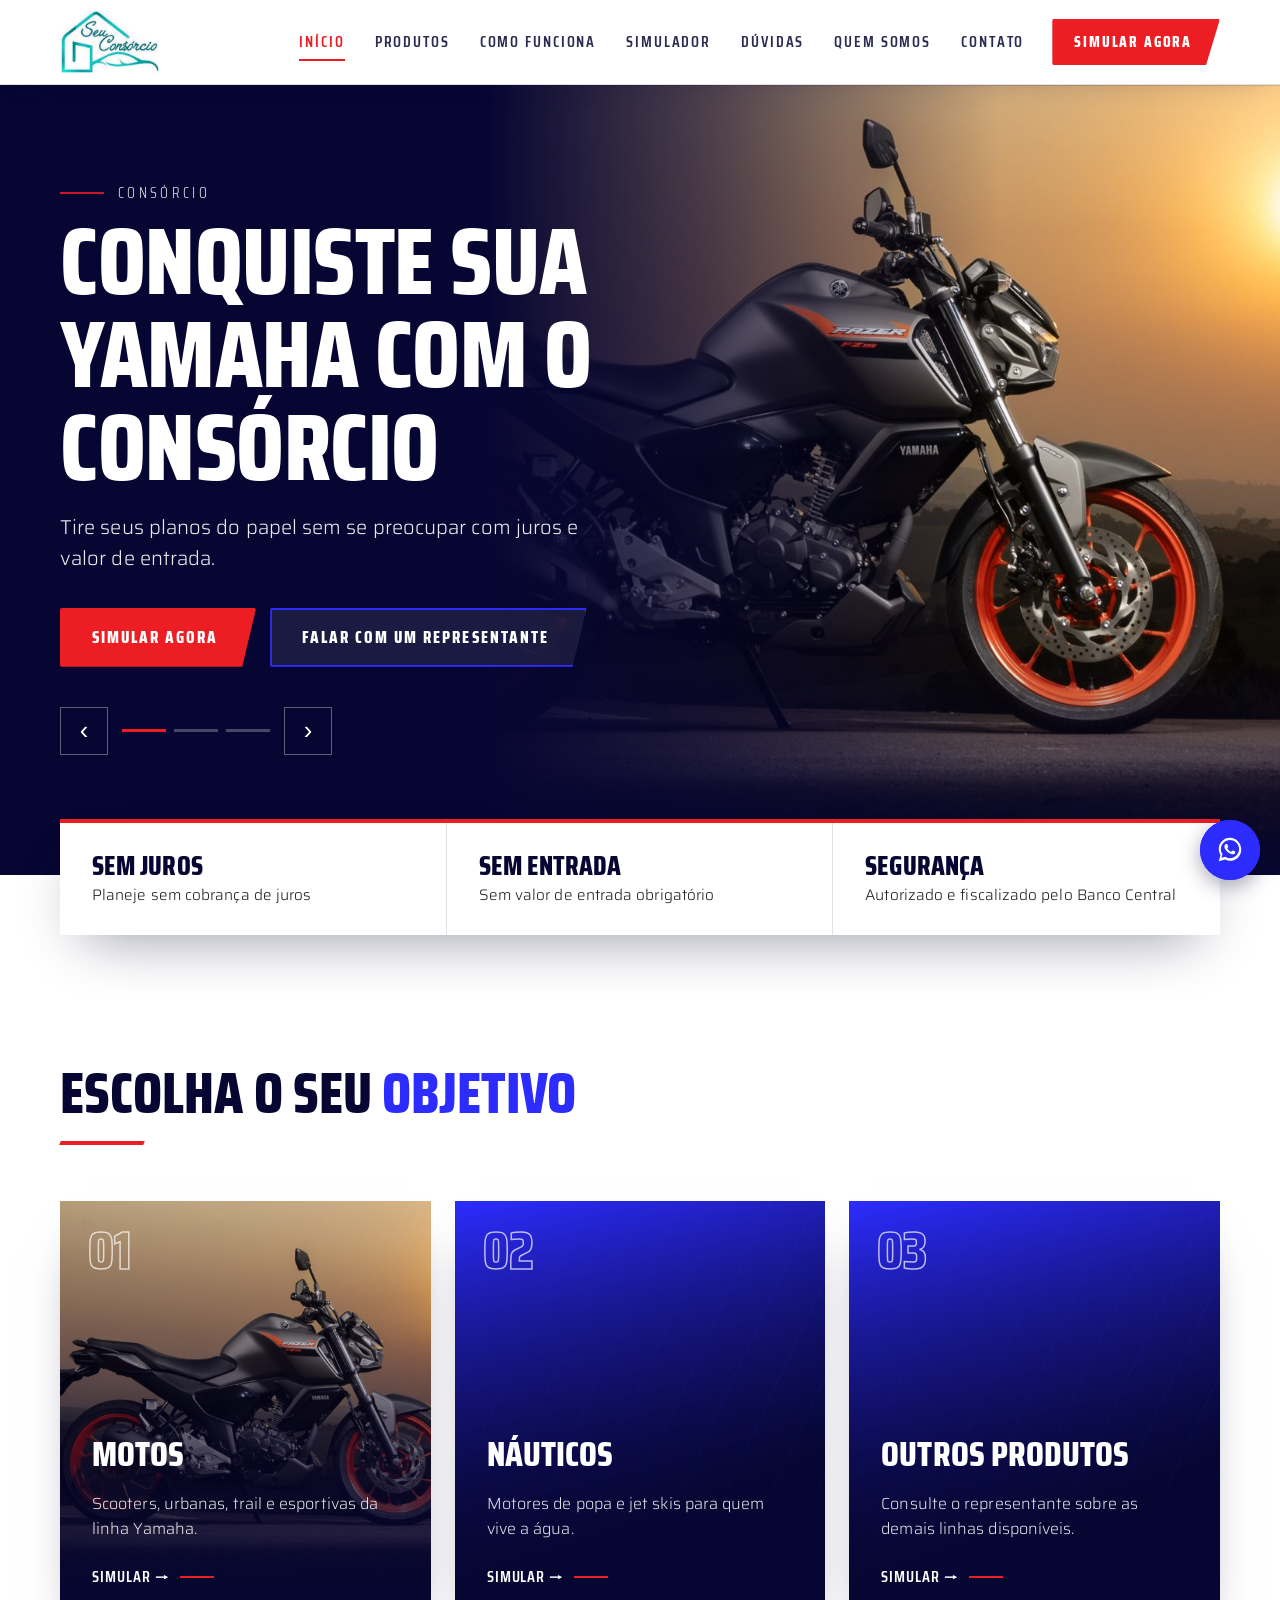
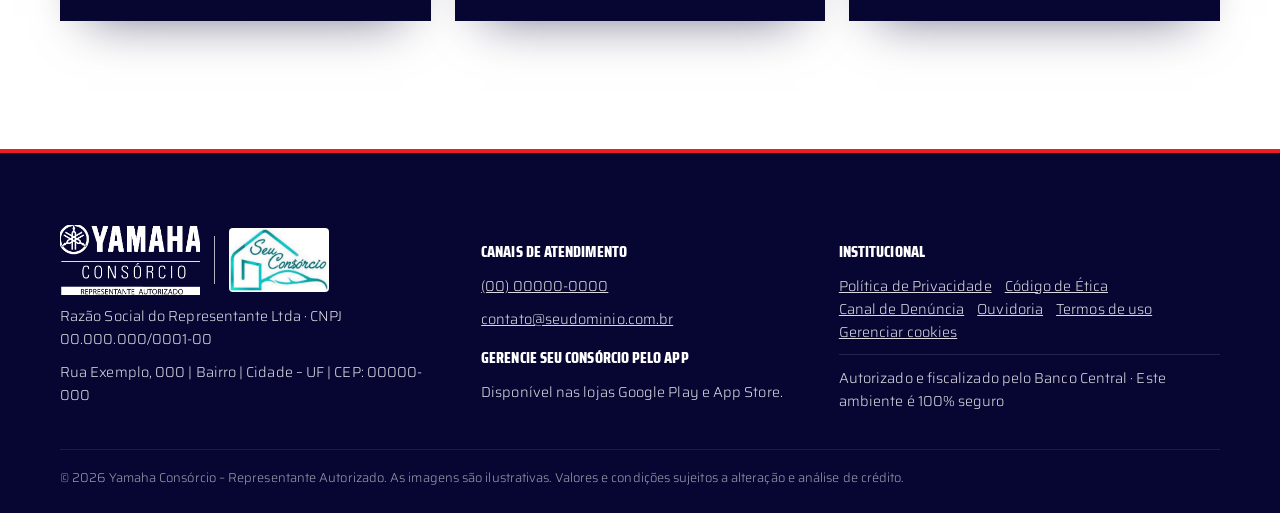
==== commit 359cbac6: "Texto acima do título: Consórcio Co-Authored-By: Claude Sonnet 5.5 <noreply@anthropic.com>" ====
--- a/index.html
+++ b/index.html
@@ -40,7 +40,7 @@
     <div class="wrap hero__in">
       <div class="slides" id="slides">
         <article class="slide is-active">
-          <p class="eyebrow">Guia de consórcio / <b>2026</b></p>
+          <p class="eyebrow">Consórcio</p>
           <h1>Conquiste sua <em>Yamaha</em> com o Consórcio</h1>
           <p class="lead">Tire seus planos do papel sem se preocupar com juros e valor de entrada.</p>
         </article>
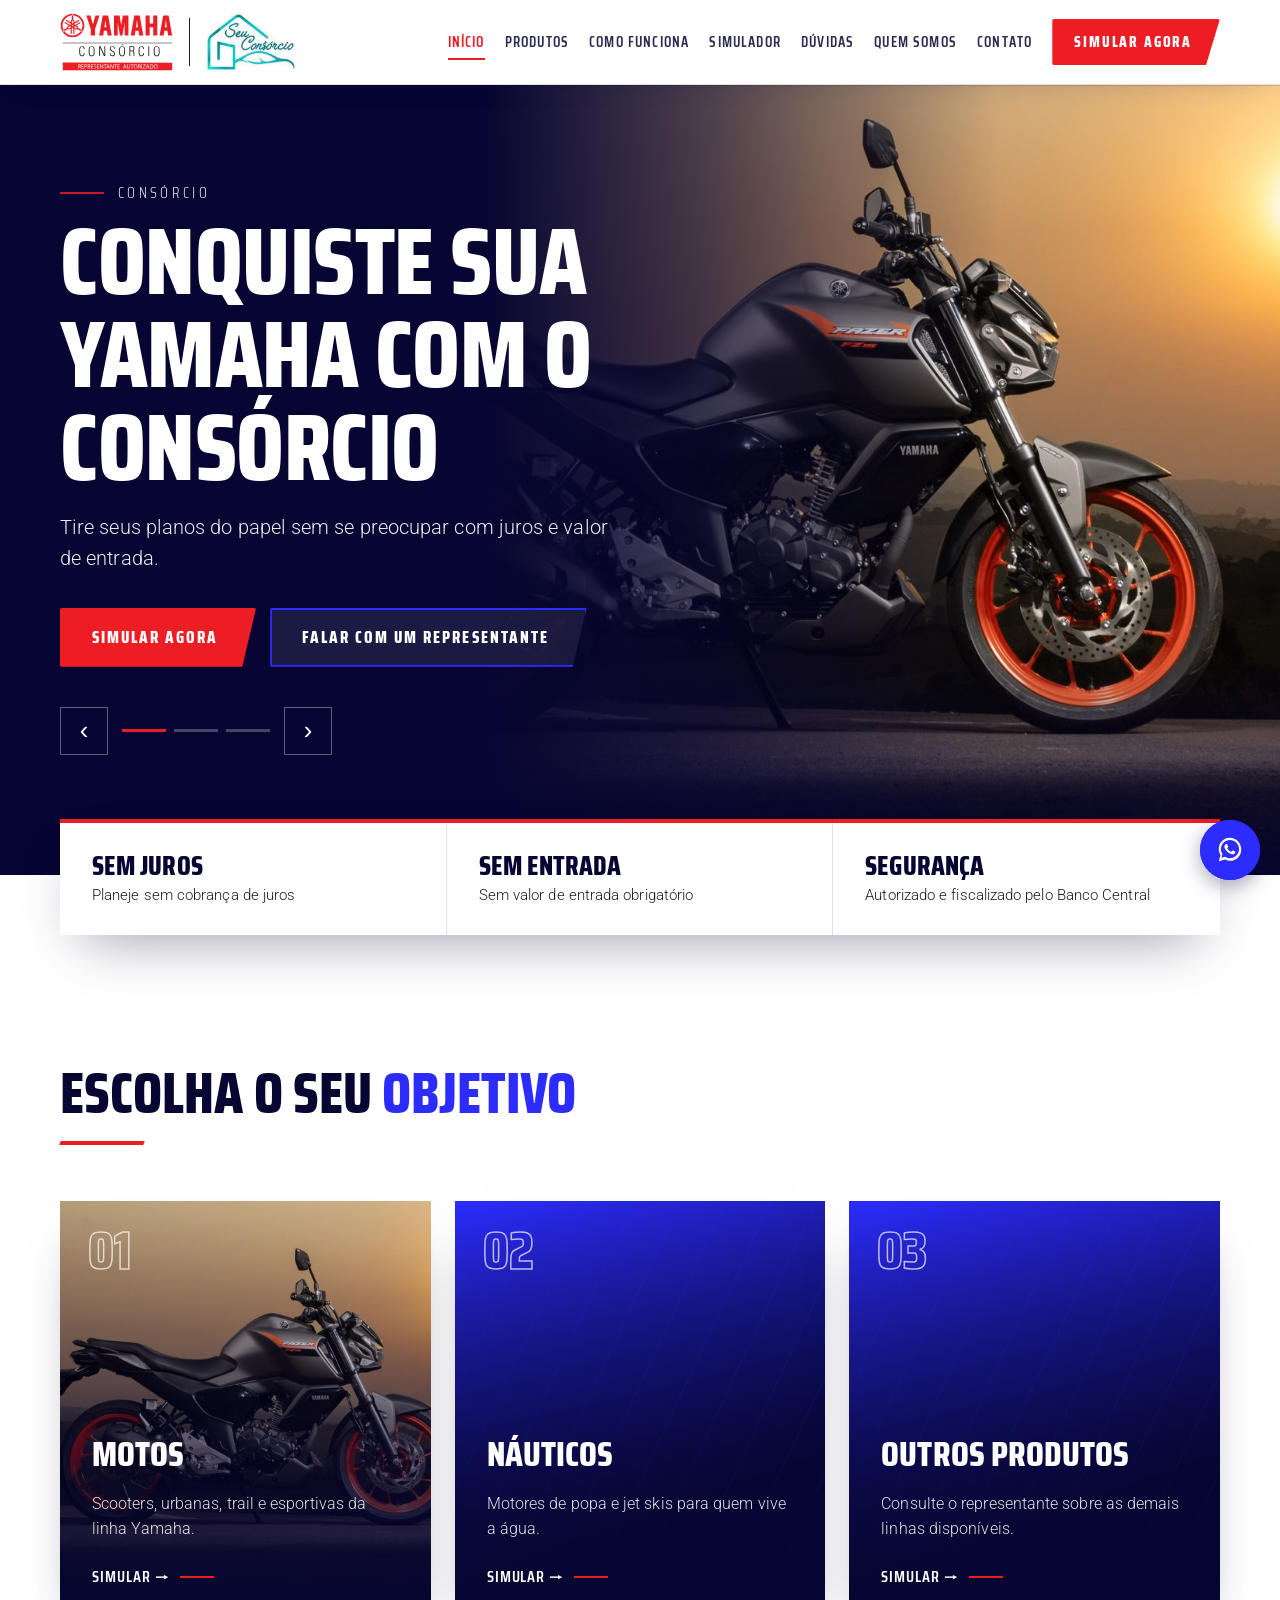
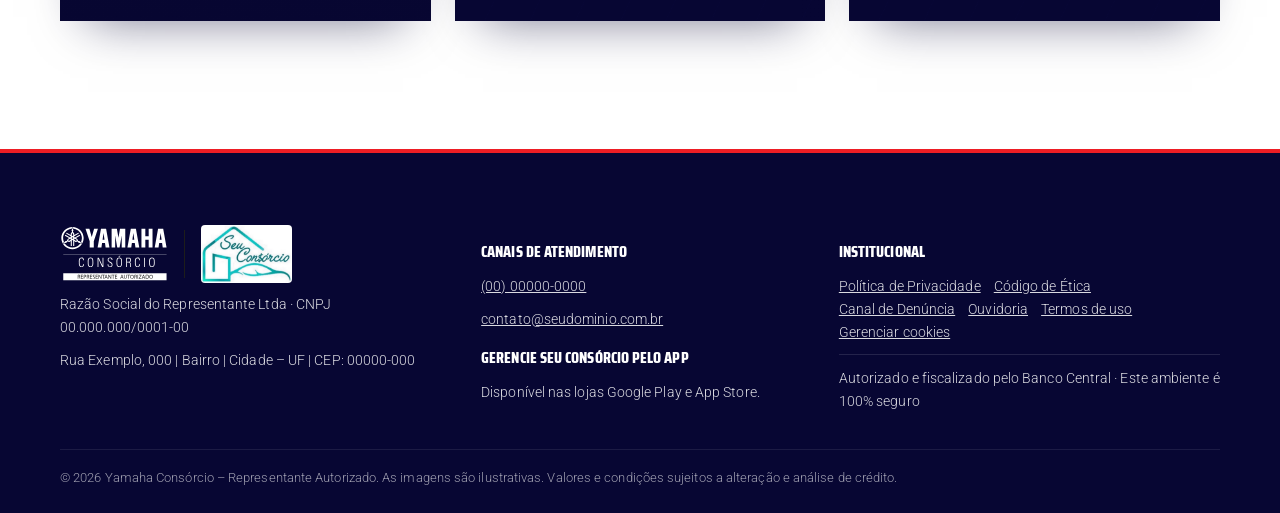
==== commit caa8c09d: "Aderência ao manual: logos vetoriais, logo Yamaha no topo, Roboto, alturas iguais Co-Authored-By: Cl" ====
--- a/index.html
+++ b/index.html
@@ -7,14 +7,16 @@
   <meta name="description" content="Conquiste sua moto ou produto náutico Yamaha com o Consórcio Yamaha. Simule agora com um Representante Autorizado.">
   <link rel="preconnect" href="https://fonts.googleapis.com">
   <link rel="preconnect" href="https://fonts.gstatic.com" crossorigin>
-  <link href="https://fonts.googleapis.com/css2?family=Saira+Condensed:wght@300;600;800&family=Saira:wght@300;400;600&display=swap" rel="stylesheet">
+  <link href="https://fonts.googleapis.com/css2?family=Saira+Condensed:wght@300;600;800&family=Roboto:wght@300;400;500;700&display=swap" rel="stylesheet">
   <link rel="stylesheet" href="styles.css">
 </head>
 <body>
 
 <header class="topbar">
   <div class="wrap topbar__in">
-    <a href="index.html" class="brand" aria-label="Seu Consórcio - Início">
+    <a href="index.html" class="brand" aria-label="Yamaha Consórcio Representante Autorizado | Seu Consórcio - Início">
+      <img class="yac" src="assets/logo-principal.svg" alt="Yamaha Consórcio - Representante Autorizado" height="64">
+      <span class="sep" aria-hidden="true"></span>
       <img class="partner" src="assets/logo-parceiro.jpg" alt="Seu Consórcio" height="56">
     </a>
     <nav class="nav" id="nav">
@@ -107,7 +109,7 @@
   <div class="wrap footer__grid">
     <div>
       <div class="brand brand--foot">
-        <img src="assets/logo-branco.png" alt="Yamaha Consórcio - Representante Autorizado" width="140" height="70">
+        <img class="yac" src="assets/logo-branco.svg" alt="Yamaha Consórcio - Representante Autorizado" height="70">
         <span class="sep" aria-hidden="true"></span>
         <img class="partner" src="assets/logo-parceiro.jpg" alt="Seu Consórcio" height="70">
       </div>
--- a/styles.css
+++ b/styles.css
@@ -8,7 +8,7 @@
   --soft:rgba(7,6,51,.04);
   --edge:rgba(7,6,51,.12);
   --head:'Saira Condensed',sans-serif;
-  --body:'Saira',system-ui,sans-serif;
+  --body:'Roboto',system-ui,sans-serif;
 }
 *{box-sizing:border-box;margin:0}
 html{scroll-behavior:smooth;scroll-padding-top:84px}
@@ -308,3 +308,23 @@
 /* nome Yamaha sem sublinhado ou destaque (regra da marca) */
 h1 em::after{content:none;display:none}
 h1 em{color:inherit;font-style:normal;text-decoration:none}
+
+/* ===== aderência ao manual: logos vetoriais, altura igual e área de proteção ===== */
+.brand{gap:16px}
+.brand img.yac{width:auto;height:64px}            /* ~125px de largura (mínimo do manual: 112px) */
+.brand .partner{height:64px}                       /* mesma altura do logo Yamaha */
+.brand .sep{height:52px;width:1px;background:var(--ink)}
+.brand--foot img.yac{width:auto;height:70px}
+.brand--foot .partner{height:70px}
+@media (max-width:480px){.brand .partner,.brand .sep{display:inline-block}.brand img.yac,.brand .partner{height:58px}.brand{gap:10px}}
+
+/* ajuste de menu com os dois logos */
+.brand img.yac,.brand .partner{height:58px}
+.brand .sep{height:48px}
+.topbar__in{gap:20px}
+.nav{gap:20px;font-size:.92rem;letter-spacing:.08em;white-space:nowrap}
+.nav a{white-space:nowrap}
+.topbar .btn--sm{white-space:nowrap}
+@media (max-width:1100px){.topbar .btn--sm{display:none}}
+@media (max-width:980px){.nav{white-space:normal}}
+@media (max-width:860px){h1{font-size:clamp(2.2rem,10vw,3.4rem);overflow-wrap:anywhere}.slide{max-width:100%}}
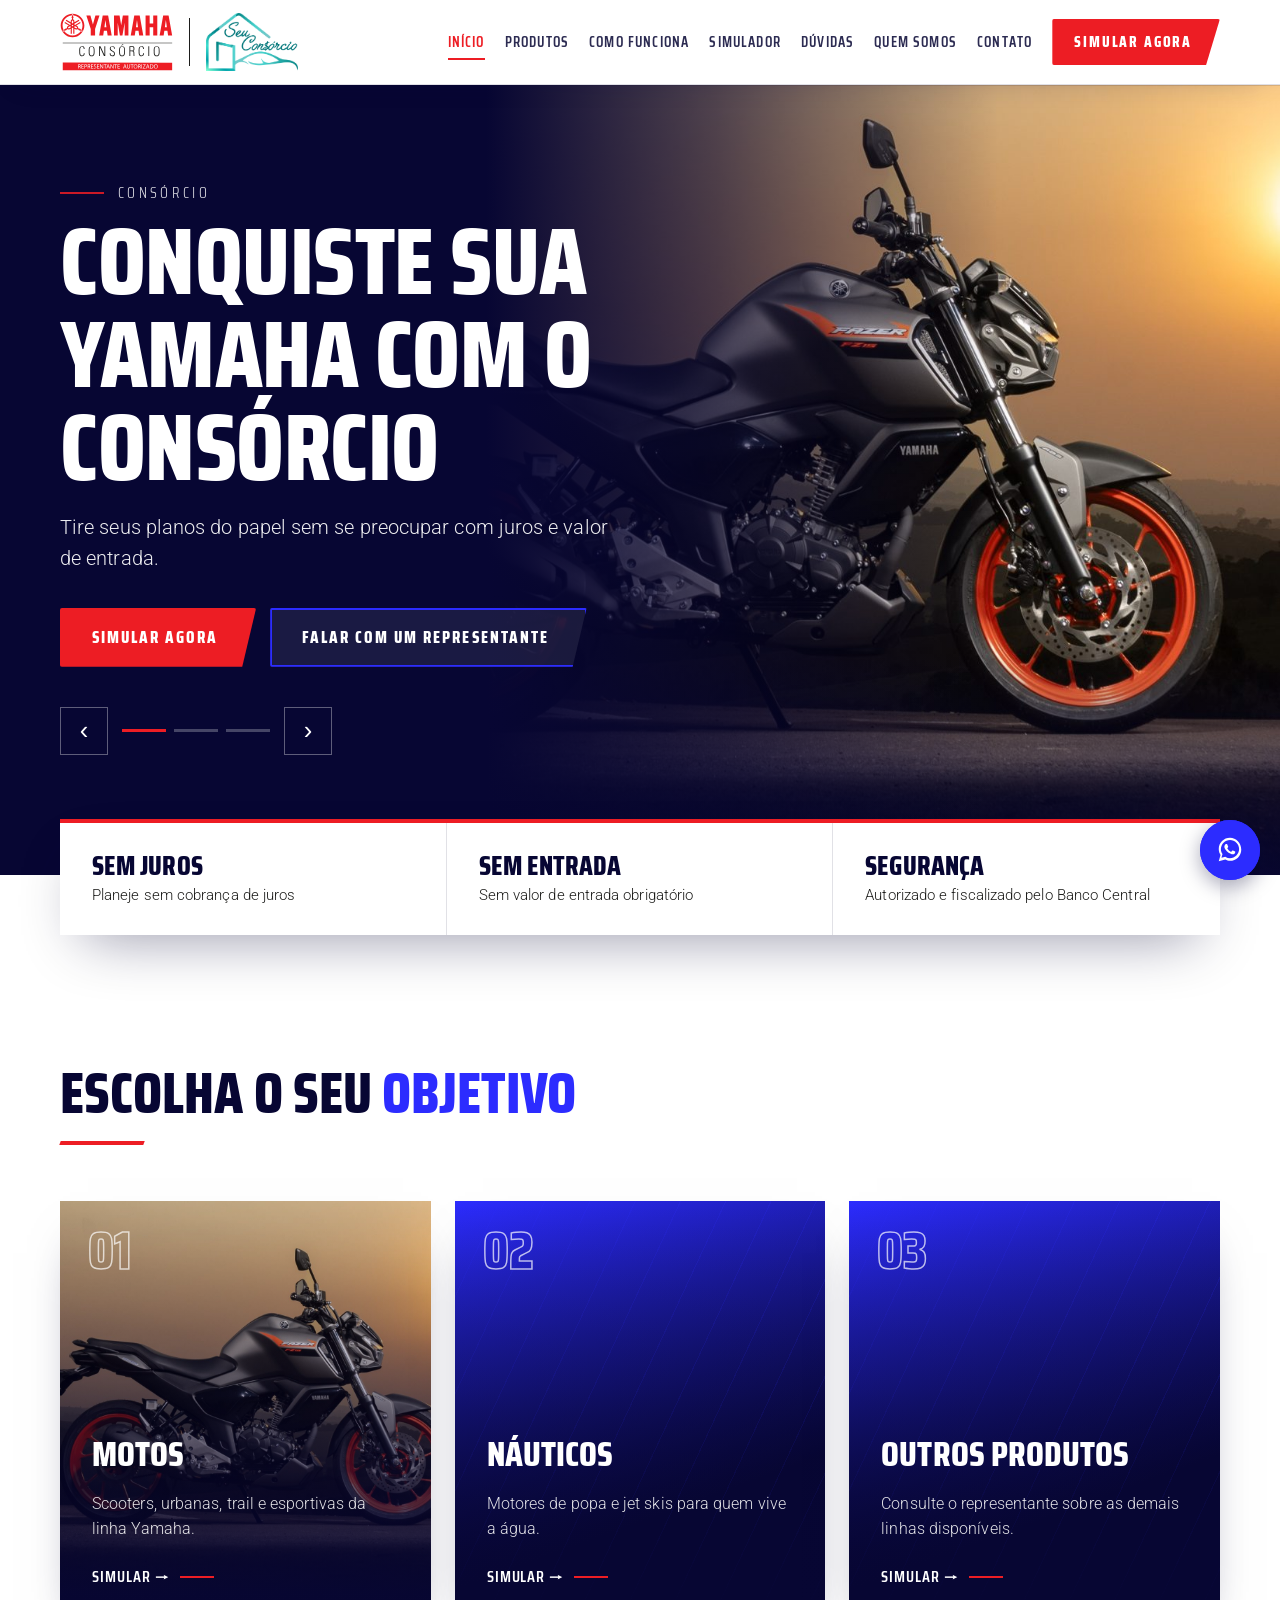
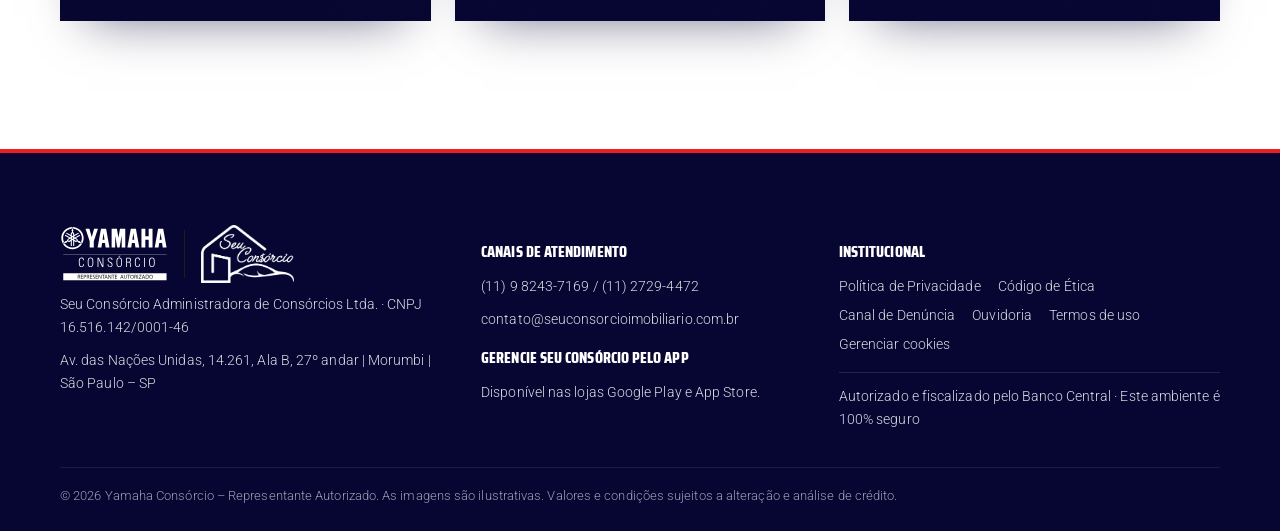
==== commit 3dc1a947: "Logos oficiais do Seu Consórcio (colorido e branco) e nome Tamy de Almeida Co-Authored-By: Claude So" ====
--- a/index.html
+++ b/index.html
@@ -17,7 +17,7 @@
     <a href="index.html" class="brand" aria-label="Yamaha Consórcio Representante Autorizado | Seu Consórcio - Início">
       <img class="yac" src="assets/logo-principal.svg" alt="Yamaha Consórcio - Representante Autorizado" height="64">
       <span class="sep" aria-hidden="true"></span>
-      <img class="partner" src="assets/logo-parceiro.jpg" alt="Seu Consórcio" height="56">
+      <img class="partner" src="assets/logo-parceiro.png" alt="Seu Consórcio" height="56">
     </a>
     <nav class="nav" id="nav">
       <a href="index.html" aria-current="page">Início</a>
@@ -111,7 +111,7 @@
       <div class="brand brand--foot">
         <img class="yac" src="assets/logo-branco.svg" alt="Yamaha Consórcio - Representante Autorizado" height="70">
         <span class="sep" aria-hidden="true"></span>
-        <img class="partner" src="assets/logo-parceiro.jpg" alt="Seu Consórcio" height="70">
+        <img class="partner" src="assets/logo-parceiro-branco.png" alt="Seu Consórcio" height="70">
       </div>
       <p class="small" data-cfg="razao"></p>
       <p class="small" data-cfg="endereco"></p>
--- a/styles.css
+++ b/styles.css
@@ -328,3 +328,17 @@
 @media (max-width:1100px){.topbar .btn--sm{display:none}}
 @media (max-width:980px){.nav{white-space:normal}}
 @media (max-width:860px){h1{font-size:clamp(2.2rem,10vw,3.4rem);overflow-wrap:anywhere}.slide{max-width:100%}}
+
+@media (max-width:860px){.hero__bg{background:linear-gradient(rgba(7,6,51,.82),rgba(7,6,51,.82))}}
+
+/* entrada mais curta e hero mobile com a moto visível embaixo */
+.js .rv{transition-duration:.6s}
+@media (max-width:860px){.hero__bg{background:linear-gradient(rgba(7,6,51,.9) 0%,rgba(7,6,51,.78) 55%,rgba(7,6,51,.35) 100%)}}
+
+/* links sem sublinhado; destaque só ao passar o mouse */
+a{text-decoration:none}
+.footer a:hover{color:var(--red)}
+.footer .links a{display:inline-block;margin:0 14px 6px 0}
+
+/* logo oficial do parceiro (versões colorida e branca, fundo transparente) */
+.brand--foot .partner{background:none;border-radius:0}
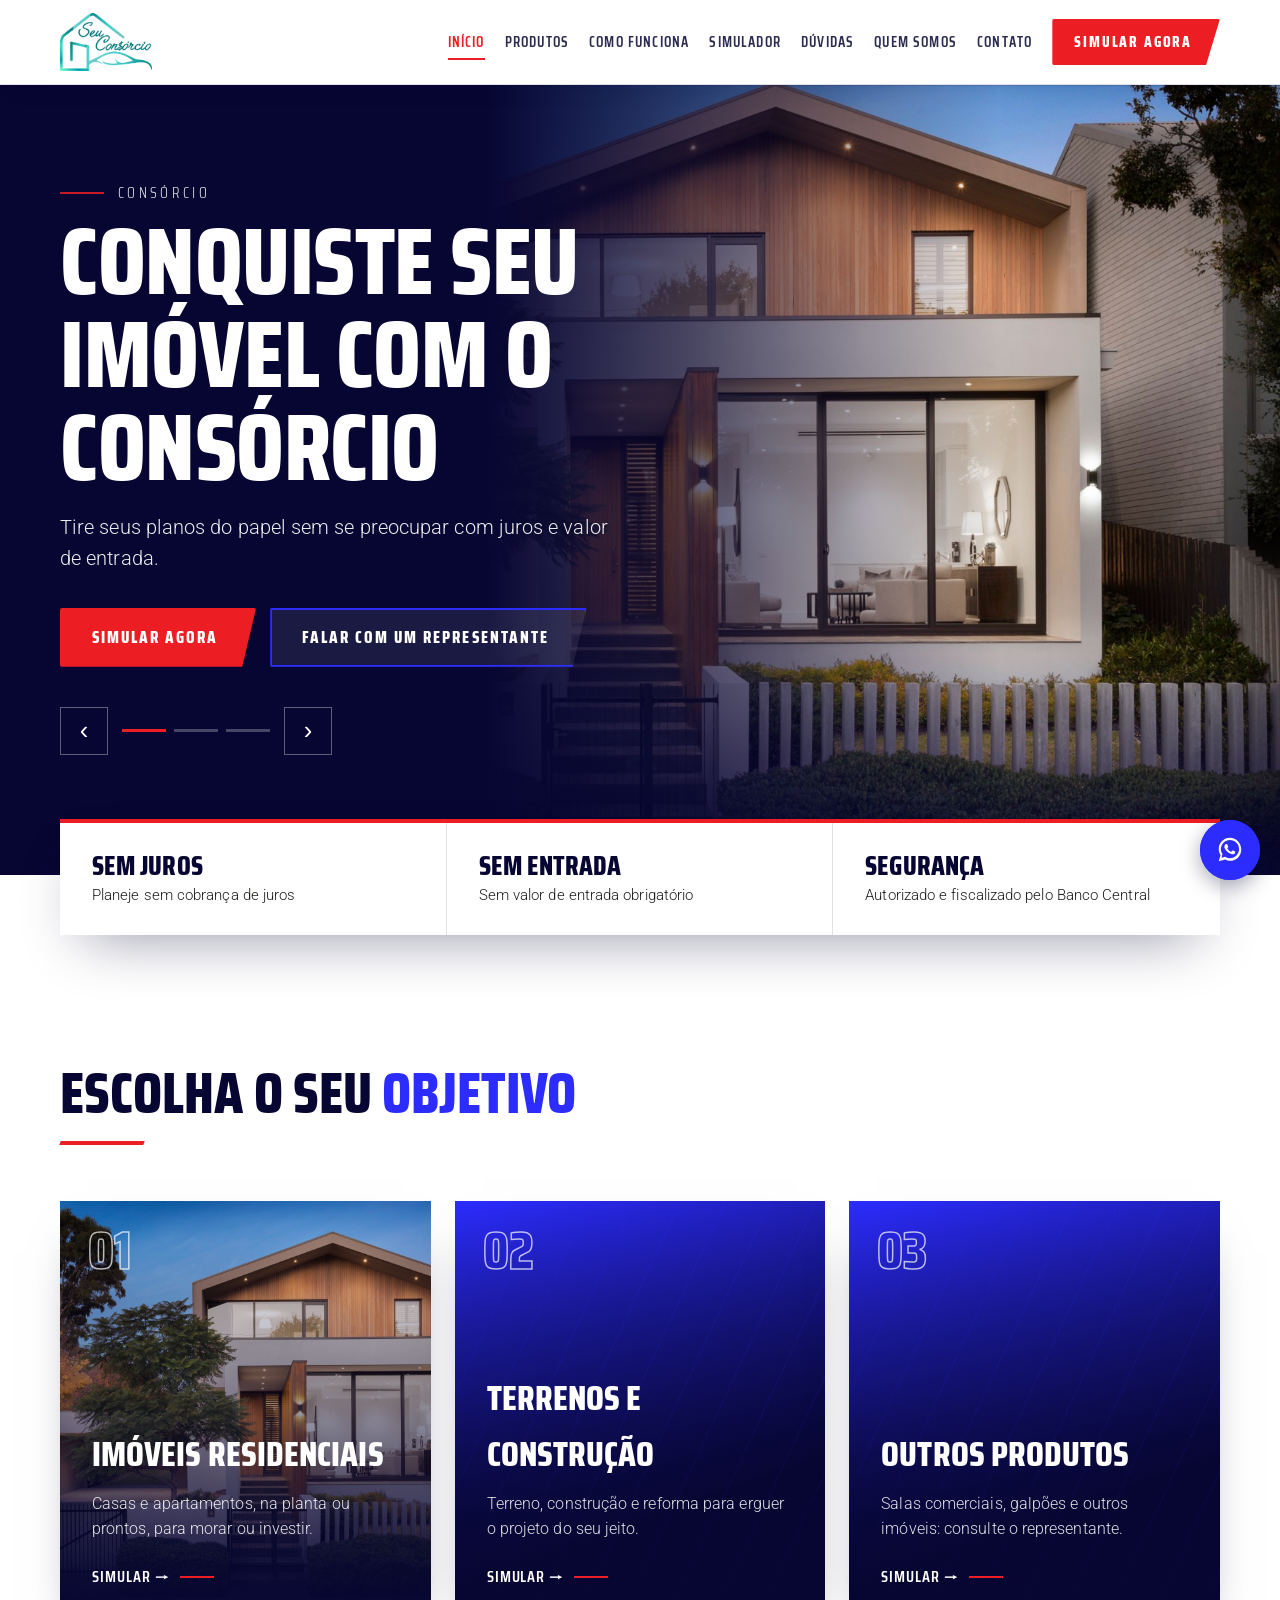
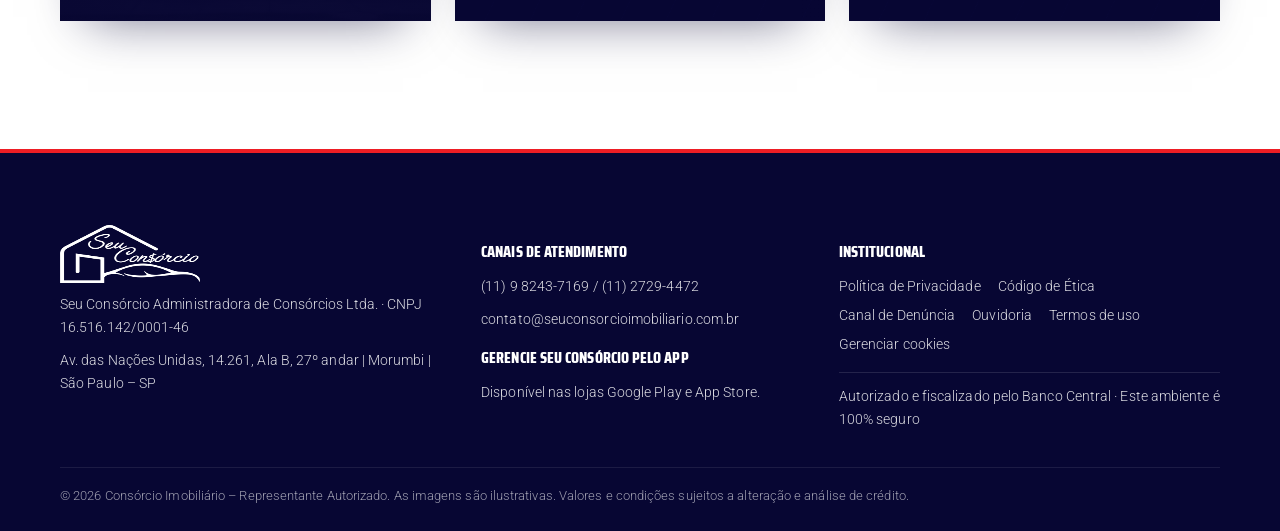
==== commit b6955143: "Novas fotos de imóveis no hero, cabeçalhos e cards; ajustes nas páginas Co-Authored-By: Claude Sonne" ====
--- a/index.html
+++ b/index.html
@@ -3,8 +3,8 @@
 <head>
   <meta charset="utf-8">
   <meta name="viewport" content="width=device-width, initial-scale=1">
-  <title>Consórcio Yamaha | Representante Autorizado</title>
-  <meta name="description" content="Conquiste sua moto ou produto náutico Yamaha com o Consórcio Yamaha. Simule agora com um Representante Autorizado.">
+  <title>Consórcio Imobiliário | Representante Autorizado</title>
+  <meta name="description" content="Conquiste seu imóvel com o Consórcio Imobiliário. Simule agora com um Representante Autorizado.">
   <link rel="preconnect" href="https://fonts.googleapis.com">
   <link rel="preconnect" href="https://fonts.gstatic.com" crossorigin>
   <link href="https://fonts.googleapis.com/css2?family=Saira+Condensed:wght@300;600;800&family=Roboto:wght@300;400;500;700&display=swap" rel="stylesheet">
@@ -14,9 +14,7 @@
 
 <header class="topbar">
   <div class="wrap topbar__in">
-    <a href="index.html" class="brand" aria-label="Yamaha Consórcio Representante Autorizado | Seu Consórcio - Início">
-      <img class="yac" src="assets/logo-principal.svg" alt="Yamaha Consórcio - Representante Autorizado" height="64">
-      <span class="sep" aria-hidden="true"></span>
+    <a href="index.html" class="brand" aria-label="Consórcio Imobiliário Representante Autorizado | Seu Consórcio - Início">
       <img class="partner" src="assets/logo-parceiro.png" alt="Seu Consórcio" height="56">
     </a>
     <nav class="nav" id="nav">
@@ -43,18 +41,18 @@
       <div class="slides" id="slides">
         <article class="slide is-active">
           <p class="eyebrow">Consórcio</p>
-          <h1>Conquiste sua <em>Yamaha</em> com o Consórcio</h1>
+          <h1>Conquiste seu <em>imóvel</em> com o Consórcio</h1>
           <p class="lead">Tire seus planos do papel sem se preocupar com juros e valor de entrada.</p>
         </article>
         <article class="slide">
-          <p class="eyebrow">Motos</p>
-          <h1>Da cidade à trilha, a sua <em>moto</em> te espera</h1>
+          <p class="eyebrow">Casa própria</p>
+          <h1>A sua <em>casa própria</em> te espera</h1>
           <p class="lead">Planeje a compra no seu ritmo, com parcelas que cabem no orçamento.</p>
         </article>
         <article class="slide">
-          <p class="eyebrow">Náuticos</p>
-          <h1>Seu próximo fim de semana é na <em>água</em></h1>
-          <p class="lead">Motores de popa e jet skis também podem ser conquistados por consórcio.</p>
+          <p class="eyebrow">Investimento</p>
+          <h1>Seu próximo passo é um <em>investimento</em> seguro</h1>
+          <p class="lead">Terrenos, imóveis comerciais e construção também podem ser conquistados por consórcio.</p>
         </article>
       </div>
       <div class="hero__cta">
@@ -81,23 +79,23 @@
     <div class="wrap">
       <h2 class="title">Escolha o seu <span>objetivo</span></h2>
       <div class="cards">
-        <a class="card" href="simulador.html?obj=moto">
-          <img class="card__img" src="assets/hero-bg-0.jpg" alt="Yamaha FZ15" loading="lazy">
+        <a class="card" href="simulador.html?obj=residencial">
+          <img class="card__img" src="assets/hero-bg-0.jpg" alt="Casa" loading="lazy">
           <span class="card__n">01</span>
-          <h3>Motos</h3>
-          <p>Scooters, urbanas, trail e esportivas da linha Yamaha.</p>
+          <h3>Imóveis residenciais</h3>
+          <p>Casas e apartamentos, na planta ou prontos, para morar ou investir.</p>
           <span class="card__go">Simular →</span>
         </a>
-        <a class="card" href="simulador.html?obj=nautico">
+        <a class="card" href="simulador.html?obj=terreno">
           <span class="card__n">02</span>
-          <h3>Náuticos</h3>
-          <p>Motores de popa e jet skis para quem vive a água.</p>
+          <h3>Terrenos e construção</h3>
+          <p>Terreno, construção e reforma para erguer o projeto do seu jeito.</p>
           <span class="card__go">Simular →</span>
         </a>
         <a class="card" href="simulador.html?obj=outros">
           <span class="card__n">03</span>
           <h3>Outros produtos</h3>
-          <p>Consulte o representante sobre as demais linhas disponíveis.</p>
+          <p>Salas comerciais, galpões e outros imóveis: consulte o representante.</p>
           <span class="card__go">Simular →</span>
         </a>
       </div>
@@ -109,8 +107,6 @@
   <div class="wrap footer__grid">
     <div>
       <div class="brand brand--foot">
-        <img class="yac" src="assets/logo-branco.svg" alt="Yamaha Consórcio - Representante Autorizado" height="70">
-        <span class="sep" aria-hidden="true"></span>
         <img class="partner" src="assets/logo-parceiro-branco.png" alt="Seu Consórcio" height="70">
       </div>
       <p class="small" data-cfg="razao"></p>
@@ -130,7 +126,7 @@
     </div>
   </div>
   <div class="wrap legal">
-    <p>© 2026 Yamaha Consórcio – Representante Autorizado. As imagens são ilustrativas. Valores e condições sujeitos a alteração e análise de crédito.</p>
+    <p>© 2026 Consórcio Imobiliário – Representante Autorizado. As imagens são ilustrativas. Valores e condições sujeitos a alteração e análise de crédito.</p>
   </div>
 </footer>
 
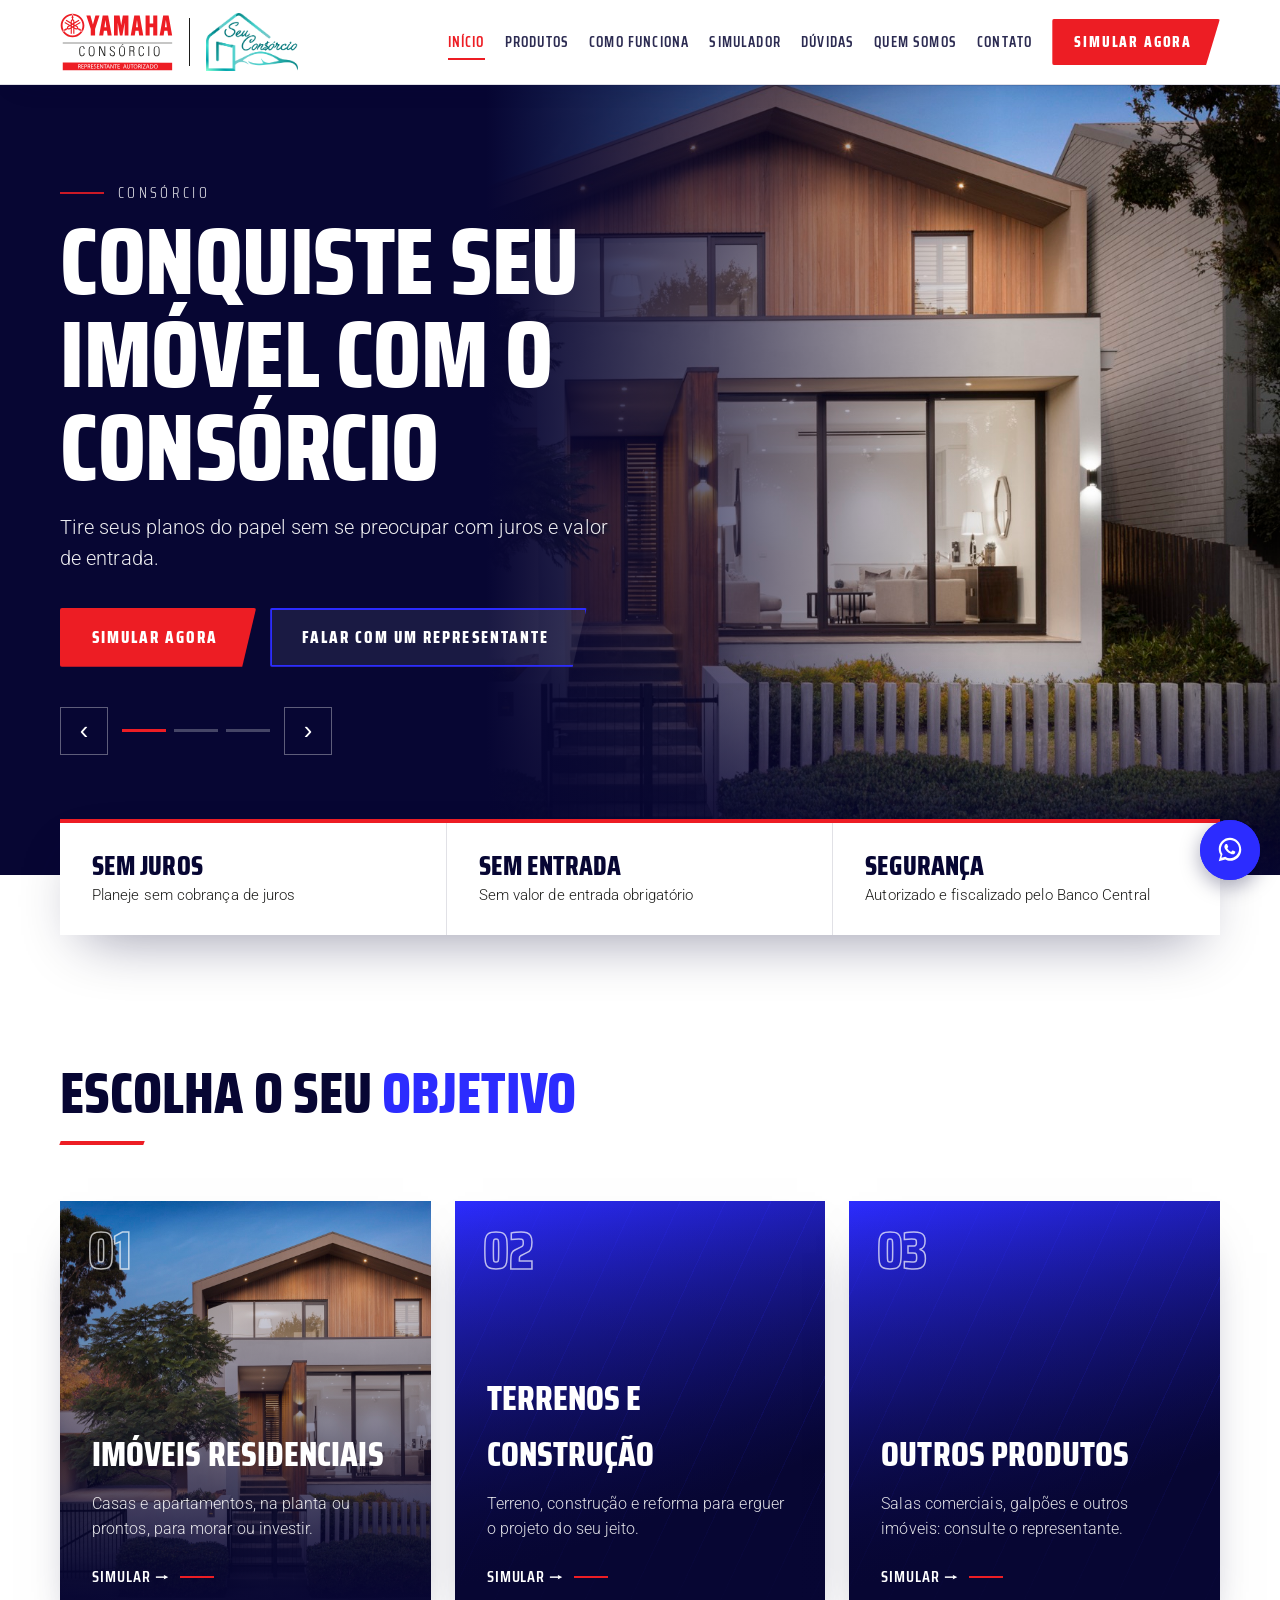
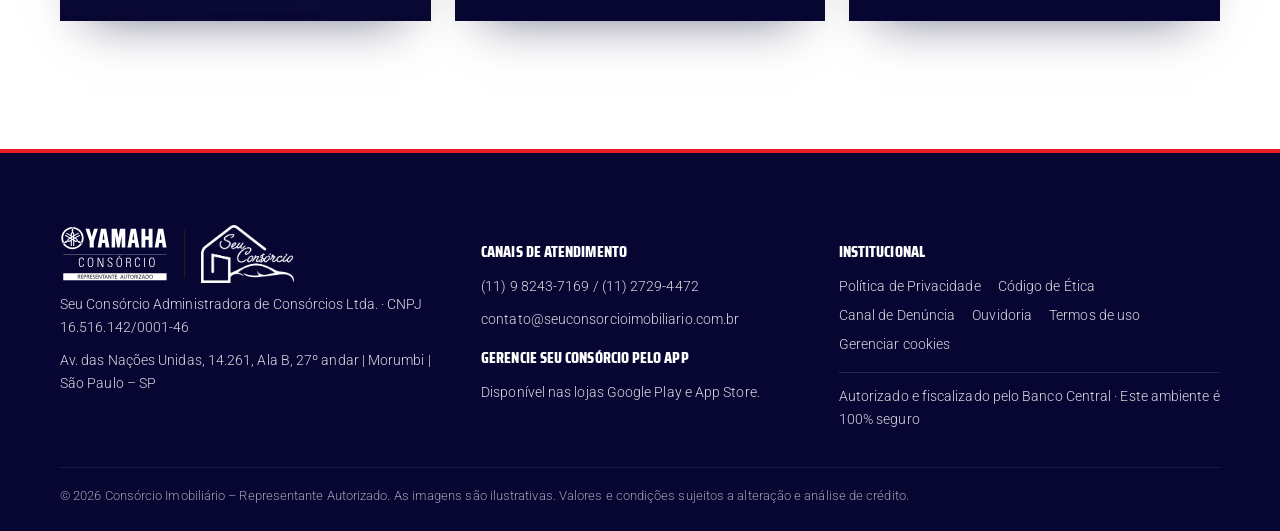
==== commit 8467b192: "Restaura logo Yamaha Consórcio no topo e rodapé (aderência ao manual) Co-Authored-By: Claude Sonnet " ====
--- a/index.html
+++ b/index.html
@@ -15,6 +15,8 @@
 <header class="topbar">
   <div class="wrap topbar__in">
     <a href="index.html" class="brand" aria-label="Consórcio Imobiliário Representante Autorizado | Seu Consórcio - Início">
+      <img class="yac" src="assets/logo-principal.svg" alt="Yamaha Consórcio - Representante Autorizado" height="64">
+      <span class="sep" aria-hidden="true"></span>
       <img class="partner" src="assets/logo-parceiro.png" alt="Seu Consórcio" height="56">
     </a>
     <nav class="nav" id="nav">
@@ -107,6 +109,8 @@
   <div class="wrap footer__grid">
     <div>
       <div class="brand brand--foot">
+        <img class="yac" src="assets/logo-branco.svg" alt="Yamaha Consórcio - Representante Autorizado" height="70">
+        <span class="sep" aria-hidden="true"></span>
         <img class="partner" src="assets/logo-parceiro-branco.png" alt="Seu Consórcio" height="70">
       </div>
       <p class="small" data-cfg="razao"></p>
